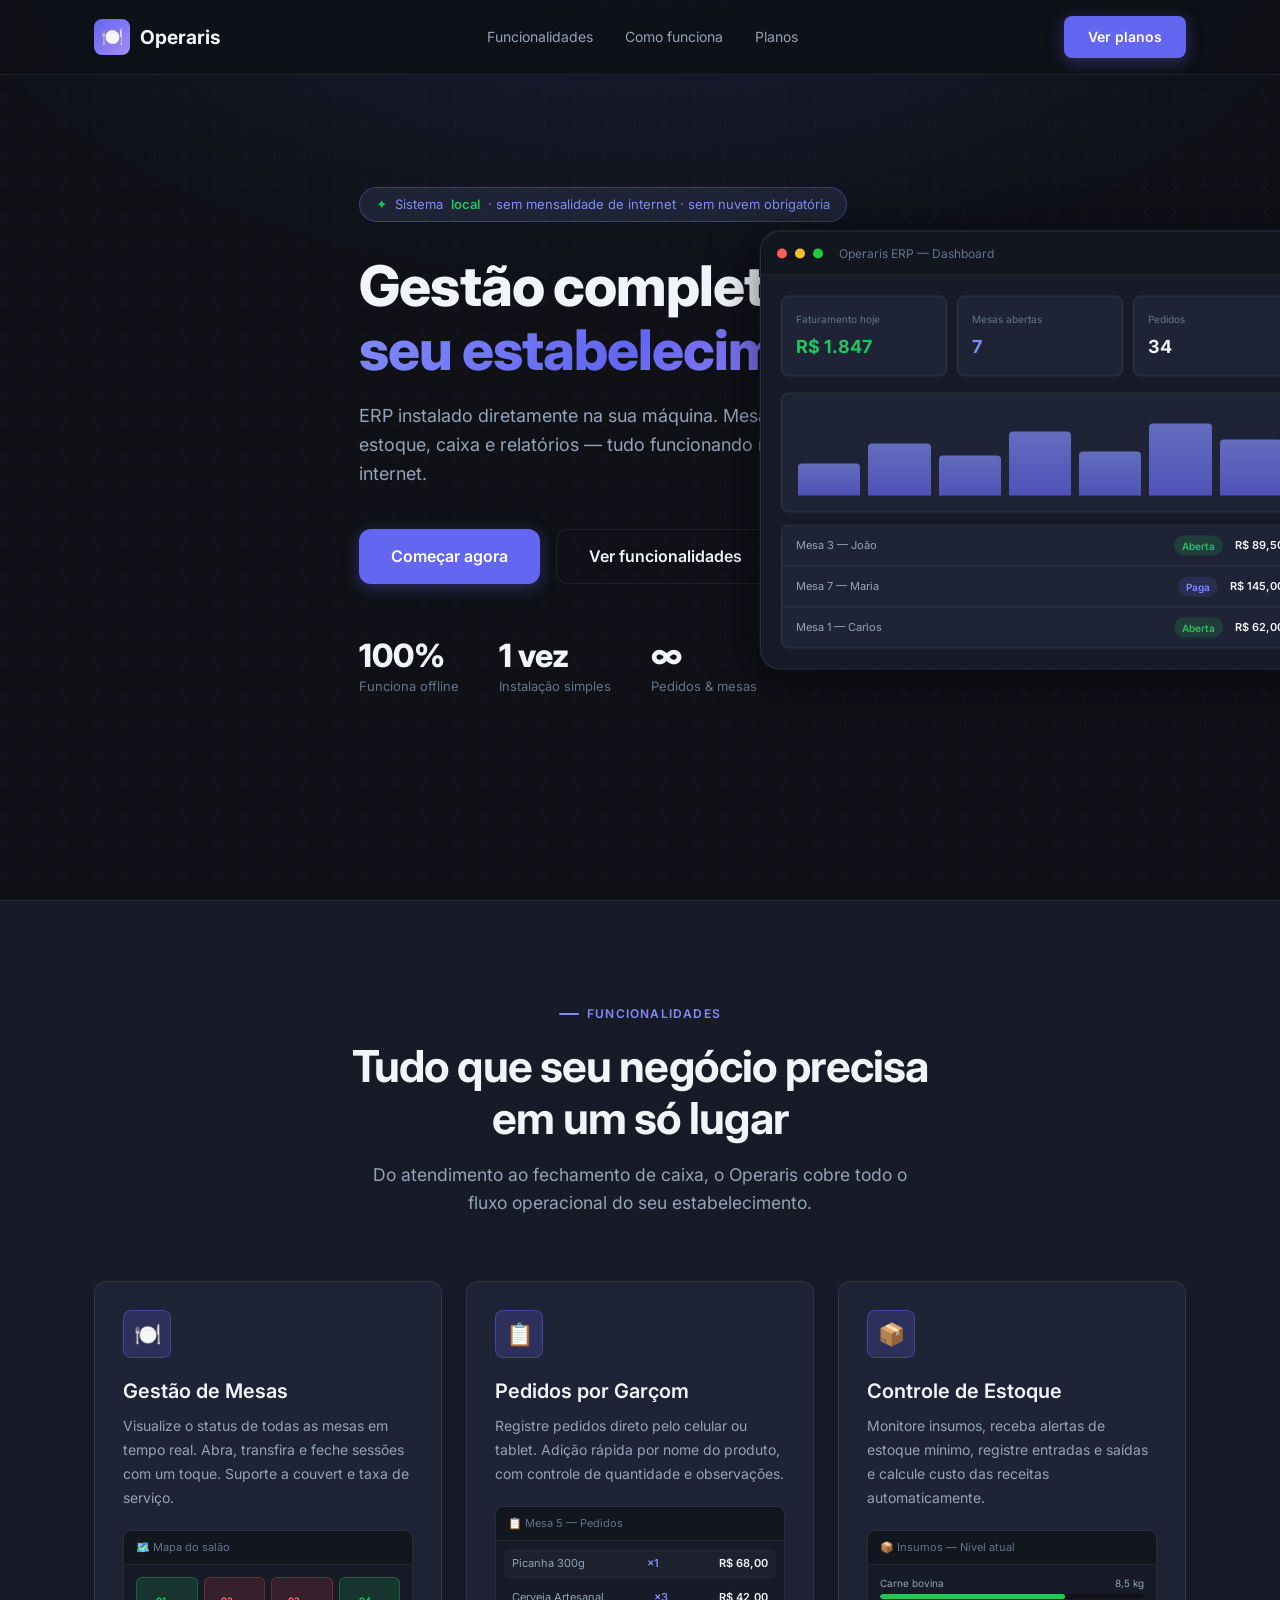
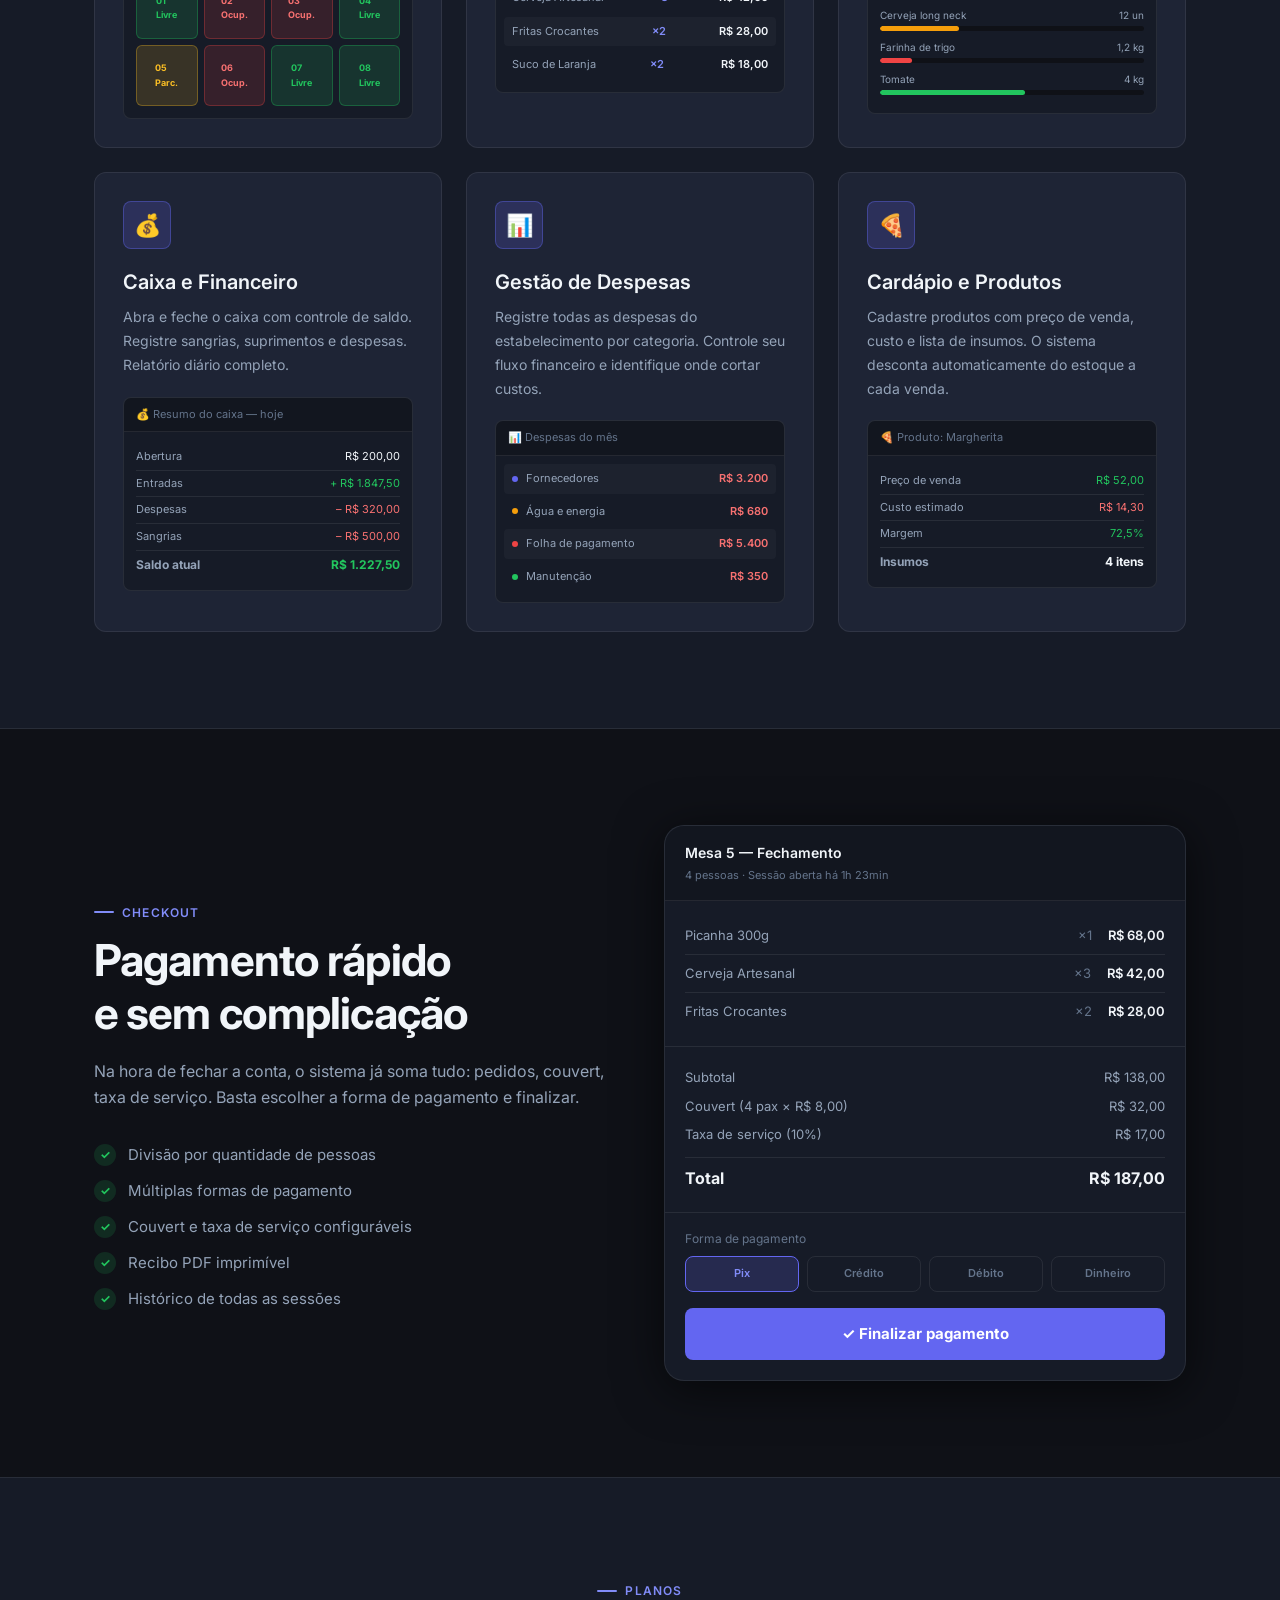
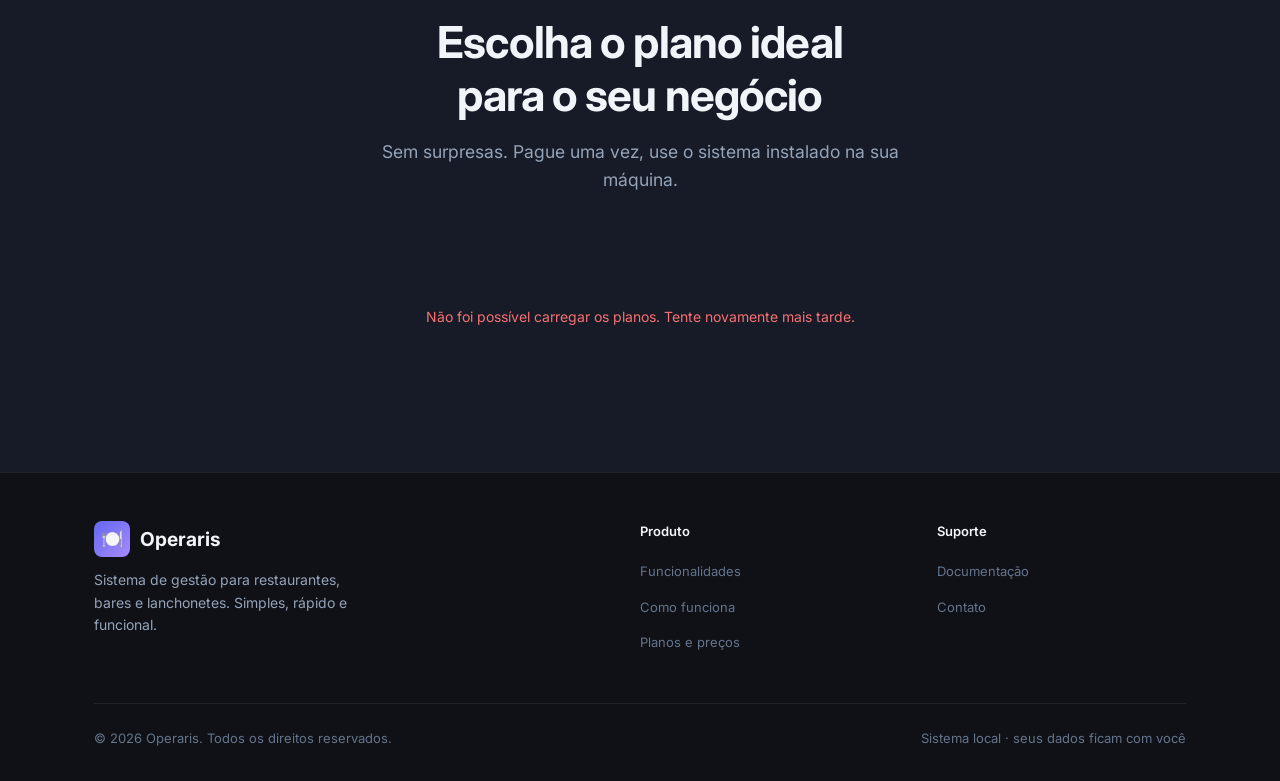
==== cadastro.html @ e8f6ed16 "feat: landing page principal com hero, features, checkout preview e planos dinâmicos - index.html: h" ====
<!DOCTYPE html>
<html lang="pt-BR">
<head>
  <meta charset="UTF-8" />
  <meta name="viewport" content="width=device-width, initial-scale=1.0" />
  <title>Cadastro — Operaris ERP</title>
  <meta name="description" content="Cadastre seu estabelecimento e comece a usar o Operaris ERP." />
  <link rel="preconnect" href="https://fonts.googleapis.com" />
  <link rel="preconnect" href="https://fonts.gstatic.com" crossorigin />
  <link href="https://fonts.googleapis.com/css2?family=Inter:wght@400;500;600;700;800&display=swap" rel="stylesheet" />
  <link rel="stylesheet" href="css/style.css" />
</head>
<body>

  <!-- NAVBAR -->
  <nav class="navbar">
    <div class="container">
      <a href="index.html" class="logo">
        <div class="logo-icon">🍽️</div>
        Operaris
      </a>
      <a id="back-link" href="index.html#planos" class="btn btn-outline">← Voltar aos planos</a>
    </div>
  </nav>

  <!-- FORM PAGE -->
  <div class="form-page">
    <div class="container">
      <div class="form-wrapper">

        <div class="form-card fade-in">
          <div class="form-header">
            <div class="eyebrow">Cadastro</div>
            <h1>Criar sua conta</h1>
            <p>Preencha os dados do seu estabelecimento para continuar para o pagamento.</p>
          </div>

          <!-- Plan summary -->
          <div class="plan-summary">
            <div>
              <div style="font-size:12px;color:var(--text-muted);margin-bottom:2px;">Plano selecionado</div>
              <div class="plan-summary-name" id="plan-name">Carregando…</div>
            </div>
            <div class="plan-summary-price" id="plan-price">—</div>
          </div>

          <!-- Global error -->
          <div id="form-global-error" class="form-error" style="display:none;margin-bottom:16px;font-size:14px;padding:12px 16px;background:rgba(239,68,68,0.1);border:1px solid rgba(239,68,68,0.3);border-radius:8px;"></div>

          <form id="register-form" novalidate>
            <!-- Establishment name -->
            <div class="form-group">
              <label for="name">Nome do estabelecimento *</label>
              <input
                type="text"
                id="name"
                name="name"
                class="form-input"
                placeholder="Ex: Restaurante do João"
                autocomplete="organization"
                required
              />
              <div id="err-name" class="form-error" style="display:none;"></div>
            </div>

            <!-- Email -->
            <div class="form-group">
              <label for="email">E-mail de contato *</label>
              <input
                type="email"
                id="email"
                name="email"
                class="form-input"
                placeholder="contato@seurestaurante.com.br"
                autocomplete="email"
                required
              />
              <div id="err-email" class="form-error" style="display:none;"></div>
            </div>

            <!-- Phone + Document -->
            <div class="form-row">
              <div class="form-group">
                <label for="phone">Telefone / WhatsApp *</label>
                <input
                  type="tel"
                  id="phone"
                  name="phone"
                  class="form-input"
                  placeholder="(11) 98765-4321"
                  autocomplete="tel"
                  required
                />
                <div id="err-phone" class="form-error" style="display:none;"></div>
              </div>
              <div class="form-group">
                <label for="document">CPF ou CNPJ</label>
                <input
                  type="text"
                  id="document"
                  name="document"
                  class="form-input"
                  placeholder="000.000.000-00"
                  inputmode="numeric"
                />
                <div id="err-document" class="form-error" style="display:none;"></div>
              </div>
            </div>

            <!-- Address -->
            <div class="form-group">
              <label for="address">Endereço</label>
              <input
                type="text"
                id="address"
                name="address"
                class="form-input"
                placeholder="Rua, número, bairro, cidade/UF"
                autocomplete="street-address"
              />
              <div id="err-address" class="form-error" style="display:none;"></div>
            </div>

            <button type="submit" id="submit-btn" class="form-submit">
              Continuar para pagamento →
            </button>

            <p class="form-note">
              Ao continuar, você será redirecionado ao ambiente seguro de pagamento da Asaas.<br/>
              Aceitamos Pix, boleto e cartão de crédito.
            </p>
          </form>
        </div>

      </div>
    </div>
  </div>

  <script src="js/config.js"></script>
  <script src="js/cadastro.js"></script>
</body>
</html>
---- css/style.css ----
/* ===== RESET & BASE ===== */
*, *::before, *::after { box-sizing: border-box; margin: 0; padding: 0; }

:root {
  --bg-primary: #0f1117;
  --bg-secondary: #161b27;
  --bg-card: #1e2435;
  --bg-card-hover: #252d44;
  --accent: #6366f1;
  --accent-light: #818cf8;
  --accent-dark: #4f52c9;
  --accent-glow: rgba(99,102,241,0.2);
  --green: #22c55e;
  --green-dim: rgba(34,197,94,0.15);
  --text-primary: #f1f5f9;
  --text-secondary: #94a3b8;
  --text-muted: #64748b;
  --border: rgba(255,255,255,0.08);
  --border-accent: rgba(99,102,241,0.4);
  --radius: 12px;
  --radius-sm: 8px;
  --radius-lg: 20px;
  --shadow: 0 4px 24px rgba(0,0,0,0.4);
  --shadow-lg: 0 8px 48px rgba(0,0,0,0.6);
}

html { scroll-behavior: smooth; }

body {
  font-family: 'Inter', system-ui, -apple-system, sans-serif;
  background: var(--bg-primary);
  color: var(--text-primary);
  line-height: 1.6;
  overflow-x: hidden;
}

a { color: inherit; text-decoration: none; }
img { max-width: 100%; }

/* ===== LAYOUT ===== */
.container {
  max-width: 1140px;
  margin: 0 auto;
  padding: 0 24px;
}

section { padding: 96px 0; }

/* ===== TYPOGRAPHY ===== */
.eyebrow {
  display: inline-flex;
  align-items: center;
  gap: 8px;
  font-size: 12px;
  font-weight: 600;
  letter-spacing: 0.1em;
  text-transform: uppercase;
  color: var(--accent-light);
  margin-bottom: 16px;
}
.eyebrow::before {
  content: '';
  display: block;
  width: 20px;
  height: 2px;
  background: var(--accent-light);
  border-radius: 2px;
}

h1 { font-size: clamp(2rem, 5vw, 3.5rem); font-weight: 800; line-height: 1.15; letter-spacing: -0.02em; }
h2 { font-size: clamp(1.75rem, 4vw, 2.75rem); font-weight: 700; line-height: 1.2; letter-spacing: -0.02em; }
h3 { font-size: 1.25rem; font-weight: 600; line-height: 1.3; }

.gradient-text {
  background: linear-gradient(135deg, #818cf8 0%, #6366f1 50%, #a78bfa 100%);
  -webkit-background-clip: text;
  -webkit-text-fill-color: transparent;
  background-clip: text;
}

/* ===== NAVBAR ===== */
.navbar {
  position: fixed;
  top: 0;
  left: 0;
  right: 0;
  z-index: 100;
  padding: 16px 0;
  background: rgba(15,17,23,0.85);
  backdrop-filter: blur(12px);
  border-bottom: 1px solid var(--border);
  transition: background 0.3s;
}

.navbar .container {
  display: flex;
  align-items: center;
  justify-content: space-between;
}

.logo {
  display: flex;
  align-items: center;
  gap: 10px;
  font-weight: 700;
  font-size: 1.2rem;
}

.logo-icon {
  width: 36px;
  height: 36px;
  background: linear-gradient(135deg, var(--accent) 0%, #a78bfa 100%);
  border-radius: var(--radius-sm);
  display: flex;
  align-items: center;
  justify-content: center;
  font-size: 18px;
}

.nav-links {
  display: flex;
  align-items: center;
  gap: 32px;
  list-style: none;
}

.nav-links a {
  font-size: 14px;
  color: var(--text-secondary);
  transition: color 0.2s;
}
.nav-links a:hover { color: var(--text-primary); }

.btn {
  display: inline-flex;
  align-items: center;
  justify-content: center;
  gap: 8px;
  padding: 10px 24px;
  border-radius: var(--radius-sm);
  font-size: 14px;
  font-weight: 600;
  cursor: pointer;
  transition: all 0.2s;
  border: none;
  outline: none;
  text-decoration: none;
}

.btn-primary {
  background: var(--accent);
  color: #fff;
  box-shadow: 0 4px 16px rgba(99,102,241,0.35);
}
.btn-primary:hover {
  background: var(--accent-light);
  transform: translateY(-1px);
  box-shadow: 0 6px 24px rgba(99,102,241,0.5);
}

.btn-outline {
  background: transparent;
  color: var(--text-primary);
  border: 1px solid var(--border);
}
.btn-outline:hover {
  border-color: var(--accent);
  color: var(--accent-light);
}

.btn-lg {
  padding: 14px 32px;
  font-size: 16px;
  border-radius: var(--radius);
}

/* ===== HERO ===== */
.hero {
  min-height: 100vh;
  display: flex;
  align-items: center;
  padding-top: 80px;
  background: radial-gradient(ellipse 80% 60% at 50% -10%, rgba(99,102,241,0.15) 0%, transparent 70%);
  position: relative;
  overflow: hidden;
}

.hero::before {
  content: '';
  position: absolute;
  inset: 0;
  background: url("data:image/svg+xml,%3Csvg width='60' height='60' viewBox='0 0 60 60' xmlns='http://www.w3.org/2000/svg'%3E%3Cg fill='none' fill-rule='evenodd'%3E%3Cg fill='%236366f1' fill-opacity='0.03'%3E%3Cpath d='M36 34v-4h-2v4h-4v2h4v4h2v-4h4v-2h-4zm0-30V0h-2v4h-4v2h4v4h2V6h4V4h-4zM6 34v-4H4v4H0v2h4v4h2v-4h4v-2H6zM6 4V0H4v4H0v2h4v4h2V6h4V4H6z'/%3E%3C/g%3E%3C/g%3E%3C/svg%3E");
  pointer-events: none;
}

.hero-content { max-width: 640px; }

.hero-badge {
  display: inline-flex;
  align-items: center;
  gap: 8px;
  background: var(--bg-card);
  border: 1px solid var(--border-accent);
  border-radius: 999px;
  padding: 6px 16px;
  font-size: 13px;
  color: var(--accent-light);
  margin-bottom: 32px;
}
.hero-badge span { color: var(--green); font-weight: 600; }

.hero h1 { margin-bottom: 20px; }

.hero p {
  font-size: 1.125rem;
  color: var(--text-secondary);
  margin-bottom: 40px;
  max-width: 520px;
}

.hero-cta {
  display: flex;
  gap: 16px;
  flex-wrap: wrap;
  margin-bottom: 56px;
}

.hero-stats {
  display: flex;
  gap: 40px;
  flex-wrap: wrap;
}

.stat { }
.stat-value {
  font-size: 2rem;
  font-weight: 800;
  color: var(--text-primary);
  line-height: 1;
}
.stat-label { font-size: 13px; color: var(--text-muted); margin-top: 4px; }

/* ===== MOCKUP DASHBOARD ===== */
.hero-visual {
  position: absolute;
  right: -40px;
  top: 50%;
  transform: translateY(-50%);
  width: 560px;
  pointer-events: none;
}

@media (max-width: 1024px) {
  .hero-visual { display: none; }
  .hero-content { max-width: 100%; }
}

.mockup-window {
  background: var(--bg-secondary);
  border: 1px solid var(--border);
  border-radius: var(--radius-lg);
  overflow: hidden;
  box-shadow: var(--shadow-lg), 0 0 0 1px rgba(99,102,241,0.1), inset 0 1px 0 rgba(255,255,255,0.05);
}

.mockup-titlebar {
  display: flex;
  align-items: center;
  gap: 8px;
  padding: 12px 16px;
  background: rgba(0,0,0,0.2);
  border-bottom: 1px solid var(--border);
}
.dot { width: 10px; height: 10px; border-radius: 50%; }
.dot-red { background: #ff5f56; }
.dot-yellow { background: #ffbd2e; }
.dot-green { background: #27c93f; }
.mockup-titlebar span { font-size: 12px; color: var(--text-muted); margin-left: 8px; }

.mockup-body { padding: 20px; }

.mockup-row {
  display: grid;
  grid-template-columns: repeat(3, 1fr);
  gap: 10px;
  margin-bottom: 16px;
}

.mockup-card {
  background: var(--bg-card);
  border: 1px solid var(--border);
  border-radius: var(--radius-sm);
  padding: 14px;
}
.mockup-card-label { font-size: 10px; color: var(--text-muted); margin-bottom: 6px; }
.mockup-card-value { font-size: 18px; font-weight: 700; color: var(--text-primary); }
.mockup-card-value.green { color: var(--green); }
.mockup-card-value.accent { color: var(--accent-light); }

.mockup-chart-area {
  background: var(--bg-card);
  border: 1px solid var(--border);
  border-radius: var(--radius-sm);
  padding: 16px;
  height: 120px;
  position: relative;
  overflow: hidden;
}

.chart-bars {
  display: flex;
  align-items: flex-end;
  gap: 8px;
  height: 80px;
  margin-top: auto;
  position: absolute;
  bottom: 16px;
  left: 16px;
  right: 16px;
}
.bar {
  flex: 1;
  background: linear-gradient(to top, var(--accent) 0%, var(--accent-light) 100%);
  border-radius: 4px 4px 0 0;
  opacity: 0.7;
}

.mockup-table-area {
  background: var(--bg-card);
  border: 1px solid var(--border);
  border-radius: var(--radius-sm);
  overflow: hidden;
  margin-top: 12px;
}
.mockup-table-row {
  display: flex;
  align-items: center;
  padding: 10px 14px;
  font-size: 11px;
  border-bottom: 1px solid var(--border);
  gap: 12px;
}
.mockup-table-row:last-child { border-bottom: none; }
.mtr-name { flex: 1; color: var(--text-secondary); }
.mtr-status {
  padding: 2px 8px;
  border-radius: 999px;
  font-size: 10px;
  font-weight: 600;
}
.mtr-status.open { background: var(--green-dim); color: var(--green); }
.mtr-status.paid { background: rgba(99,102,241,0.15); color: var(--accent-light); }
.mtr-value { color: var(--text-primary); font-weight: 600; }

/* ===== FEATURES ===== */
.features {
  background: var(--bg-secondary);
  border-top: 1px solid var(--border);
  border-bottom: 1px solid var(--border);
}

.section-header {
  text-align: center;
  margin-bottom: 64px;
}
.section-header p {
  color: var(--text-secondary);
  font-size: 1.1rem;
  max-width: 540px;
  margin: 16px auto 0;
}

.features-grid {
  display: grid;
  grid-template-columns: repeat(auto-fit, minmax(300px, 1fr));
  gap: 24px;
}

.feature-card {
  background: var(--bg-card);
  border: 1px solid var(--border);
  border-radius: var(--radius);
  padding: 28px;
  transition: border-color 0.2s, transform 0.2s, box-shadow 0.2s;
  position: relative;
  overflow: hidden;
}
.feature-card::before {
  content: '';
  position: absolute;
  inset: 0;
  background: linear-gradient(135deg, rgba(99,102,241,0.05) 0%, transparent 60%);
  opacity: 0;
  transition: opacity 0.3s;
}
.feature-card:hover {
  border-color: var(--border-accent);
  transform: translateY(-4px);
  box-shadow: 0 8px 32px rgba(0,0,0,0.3);
}
.feature-card:hover::before { opacity: 1; }

.feature-icon {
  width: 48px;
  height: 48px;
  background: var(--accent-glow);
  border: 1px solid var(--border-accent);
  border-radius: var(--radius-sm);
  display: flex;
  align-items: center;
  justify-content: center;
  font-size: 22px;
  margin-bottom: 20px;
}

.feature-card h3 { margin-bottom: 10px; }
.feature-card p { color: var(--text-secondary); font-size: 14px; line-height: 1.7; }

/* Feature mockup previews */
.feature-preview {
  margin-top: 20px;
  background: var(--bg-secondary);
  border: 1px solid var(--border);
  border-radius: var(--radius-sm);
  overflow: hidden;
}

.preview-header {
  background: rgba(0,0,0,0.2);
  padding: 8px 12px;
  font-size: 11px;
  color: var(--text-muted);
  border-bottom: 1px solid var(--border);
  display: flex;
  align-items: center;
  gap: 6px;
}

.tables-grid {
  display: grid;
  grid-template-columns: repeat(4, 1fr);
  gap: 6px;
  padding: 12px;
}
.table-chip {
  aspect-ratio: 1;
  border-radius: 6px;
  display: flex;
  flex-direction: column;
  align-items: center;
  justify-content: center;
  font-size: 9px;
  font-weight: 700;
  gap: 2px;
}
.table-chip.free { background: rgba(34,197,94,0.15); color: var(--green); border: 1px solid rgba(34,197,94,0.3); }
.table-chip.busy { background: rgba(239,68,68,0.15); color: #f87171; border: 1px solid rgba(239,68,68,0.3); }
.table-chip.partial { background: rgba(251,191,36,0.15); color: #fbbf24; border: 1px solid rgba(251,191,36,0.3); }

.order-list { padding: 8px; }
.order-item {
  display: flex;
  align-items: center;
  justify-content: space-between;
  padding: 6px 8px;
  font-size: 11px;
  border-radius: 4px;
  margin-bottom: 4px;
}
.order-item:nth-child(odd) { background: rgba(255,255,255,0.03); }
.order-item-name { color: var(--text-secondary); }
.order-item-qty { color: var(--accent-light); font-weight: 600; min-width: 24px; text-align: right; }
.order-item-price { color: var(--text-primary); font-weight: 600; min-width: 60px; text-align: right; }

.stock-bars { padding: 10px 12px; }
.stock-row { margin-bottom: 8px; }
.stock-row-label { display: flex; justify-content: space-between; font-size: 10px; color: var(--text-secondary); margin-bottom: 3px; }
.stock-bar-bg { height: 5px; background: var(--bg-primary); border-radius: 3px; overflow: hidden; }
.stock-bar-fill { height: 100%; border-radius: 3px; }
.stock-bar-fill.ok { background: var(--green); }
.stock-bar-fill.low { background: #f59e0b; }
.stock-bar-fill.critical { background: #ef4444; }

.cash-summary { padding: 12px; }
.cash-row { display: flex; justify-content: space-between; font-size: 11px; padding: 4px 0; border-bottom: 1px solid var(--border); }
.cash-row:last-child { border-bottom: none; font-weight: 700; font-size: 12px; }
.cash-label { color: var(--text-secondary); }
.cash-value { color: var(--text-primary); }
.cash-value.positive { color: var(--green); }

.expense-rows { padding: 8px; }
.expense-row {
  display: flex;
  align-items: center;
  gap: 8px;
  padding: 6px 8px;
  font-size: 11px;
  border-radius: 4px;
  margin-bottom: 3px;
}
.expense-row:nth-child(odd) { background: rgba(255,255,255,0.03); }
.expense-dot { width: 6px; height: 6px; border-radius: 50%; flex-shrink: 0; }
.expense-name { flex: 1; color: var(--text-secondary); }
.expense-amount { color: #f87171; font-weight: 600; }

/* ===== SCREENSHOT SECTION ===== */
.screenshots { background: var(--bg-primary); }

.screenshots-inner {
  display: grid;
  grid-template-columns: 1fr 1fr;
  gap: 48px;
  align-items: center;
}

@media (max-width: 768px) {
  .screenshots-inner { grid-template-columns: 1fr; }
}

.screenshots-text .eyebrow { margin-bottom: 12px; }
.screenshots-text h2 { margin-bottom: 20px; }
.screenshots-text p { color: var(--text-secondary); margin-bottom: 32px; }

.check-list { list-style: none; display: flex; flex-direction: column; gap: 12px; }
.check-list li {
  display: flex;
  align-items: center;
  gap: 12px;
  font-size: 15px;
  color: var(--text-secondary);
}
.check-list li::before {
  content: '✓';
  display: flex;
  align-items: center;
  justify-content: center;
  width: 22px;
  height: 22px;
  background: var(--green-dim);
  color: var(--green);
  border-radius: 50%;
  font-size: 12px;
  font-weight: 700;
  flex-shrink: 0;
}

.app-mockup {
  position: relative;
}

.checkout-mockup {
  background: var(--bg-secondary);
  border: 1px solid var(--border);
  border-radius: var(--radius-lg);
  overflow: hidden;
  box-shadow: var(--shadow-lg);
}

.checkout-header {
  background: rgba(0,0,0,0.2);
  padding: 16px 20px;
  border-bottom: 1px solid var(--border);
}
.checkout-header h4 { font-size: 14px; font-weight: 600; }
.checkout-header p { font-size: 11px; color: var(--text-muted); margin-top: 2px; }

.checkout-items { padding: 16px 20px; border-bottom: 1px solid var(--border); }
.checkout-item {
  display: flex;
  align-items: center;
  justify-content: space-between;
  padding: 8px 0;
  font-size: 13px;
  border-bottom: 1px solid var(--border);
}
.checkout-item:last-child { border-bottom: none; }
.ci-name { color: var(--text-secondary); flex: 1; }
.ci-qty { color: var(--text-muted); margin-right: 16px; }
.ci-price { color: var(--text-primary); font-weight: 600; }

.checkout-totals { padding: 16px 20px; border-bottom: 1px solid var(--border); }
.total-row {
  display: flex;
  justify-content: space-between;
  font-size: 13px;
  padding: 4px 0;
  color: var(--text-secondary);
}
.total-row.main { color: var(--text-primary); font-weight: 700; font-size: 16px; margin-top: 8px; padding-top: 8px; border-top: 1px solid var(--border); }

.checkout-payment { padding: 16px 20px; }
.payment-methods { display: flex; gap: 8px; margin-top: 8px; }
.pm {
  flex: 1;
  padding: 8px;
  border: 1px solid var(--border);
  border-radius: var(--radius-sm);
  text-align: center;
  font-size: 11px;
  font-weight: 600;
  cursor: pointer;
  color: var(--text-muted);
  transition: all 0.2s;
}
.pm.active { border-color: var(--accent); color: var(--accent-light); background: var(--accent-glow); }

.checkout-btn-row { padding: 0 20px 20px; }
.btn-finalize {
  width: 100%;
  padding: 14px;
  background: var(--accent);
  color: #fff;
  border: none;
  border-radius: var(--radius-sm);
  font-size: 15px;
  font-weight: 700;
  cursor: pointer;
  text-align: center;
}

/* ===== PRICING ===== */
.pricing { background: var(--bg-secondary); border-top: 1px solid var(--border); }

.plans-grid {
  display: grid;
  grid-template-columns: repeat(auto-fit, minmax(280px, 1fr));
  gap: 24px;
  margin-top: 48px;
}

.plan-card {
  background: var(--bg-card);
  border: 1px solid var(--border);
  border-radius: var(--radius-lg);
  padding: 32px;
  position: relative;
  transition: all 0.3s;
}

.plan-card.featured {
  border-color: var(--accent);
  background: linear-gradient(135deg, rgba(99,102,241,0.1) 0%, var(--bg-card) 50%);
  box-shadow: 0 0 0 1px rgba(99,102,241,0.3), var(--shadow);
}

.plan-badge {
  position: absolute;
  top: -12px;
  left: 50%;
  transform: translateX(-50%);
  background: var(--accent);
  color: #fff;
  font-size: 11px;
  font-weight: 700;
  letter-spacing: 0.05em;
  padding: 4px 14px;
  border-radius: 999px;
  white-space: nowrap;
}

.plan-name { font-size: 1.1rem; font-weight: 700; margin-bottom: 8px; }
.plan-desc { font-size: 13px; color: var(--text-secondary); margin-bottom: 24px; min-height: 40px; }

.plan-price { display: flex; align-items: baseline; gap: 4px; margin-bottom: 8px; }
.price-currency { font-size: 1.2rem; font-weight: 700; color: var(--text-secondary); }
.price-value { font-size: 3rem; font-weight: 800; line-height: 1; }
.price-period { font-size: 14px; color: var(--text-muted); }

.plan-interval {
  font-size: 12px;
  color: var(--text-muted);
  margin-bottom: 28px;
}

.plan-features { list-style: none; margin-bottom: 32px; display: flex; flex-direction: column; gap: 10px; }
.plan-features li {
  display: flex;
  align-items: center;
  gap: 10px;
  font-size: 14px;
  color: var(--text-secondary);
}
.plan-features li .check { color: var(--green); font-weight: 700; font-size: 13px; flex-shrink: 0; }

.plan-cta {
  display: block;
  width: 100%;
  text-align: center;
  padding: 14px;
  border-radius: var(--radius-sm);
  font-weight: 600;
  font-size: 15px;
  transition: all 0.2s;
  cursor: pointer;
  border: none;
  text-decoration: none;
}
.plan-cta.primary {
  background: var(--accent);
  color: #fff;
  box-shadow: 0 4px 16px rgba(99,102,241,0.4);
}
.plan-cta.primary:hover {
  background: var(--accent-light);
  transform: translateY(-2px);
}
.plan-cta.secondary {
  background: transparent;
  color: var(--text-primary);
  border: 1px solid var(--border);
}
.plan-cta.secondary:hover {
  border-color: var(--accent);
  color: var(--accent-light);
}

.plans-loading {
  text-align: center;
  padding: 48px;
  color: var(--text-muted);
  font-size: 14px;
}

.plans-error {
  text-align: center;
  padding: 48px;
  color: #f87171;
  font-size: 14px;
}

/* ===== FOOTER ===== */
.footer {
  background: var(--bg-primary);
  border-top: 1px solid var(--border);
  padding: 48px 0 32px;
}

.footer-inner {
  display: grid;
  grid-template-columns: 2fr 1fr 1fr;
  gap: 48px;
  margin-bottom: 48px;
}

@media (max-width: 768px) {
  .footer-inner { grid-template-columns: 1fr; gap: 32px; }
}

.footer-brand p { font-size: 14px; color: var(--text-secondary); margin-top: 12px; max-width: 280px; }

.footer-col h4 { font-size: 13px; font-weight: 600; margin-bottom: 16px; color: var(--text-primary); }
.footer-col ul { list-style: none; display: flex; flex-direction: column; gap: 10px; }
.footer-col ul a { font-size: 13px; color: var(--text-muted); transition: color 0.2s; }
.footer-col ul a:hover { color: var(--text-primary); }

.footer-bottom {
  display: flex;
  align-items: center;
  justify-content: space-between;
  padding-top: 24px;
  border-top: 1px solid var(--border);
  font-size: 13px;
  color: var(--text-muted);
}

/* ===== RESPONSIVE ===== */
@media (max-width: 768px) {
  section { padding: 64px 0; }
  .nav-links { display: none; }
  .hero-cta { flex-direction: column; }
  .hero-stats { gap: 24px; }
  .features-grid { grid-template-columns: 1fr; }
  .plans-grid { grid-template-columns: 1fr; }
}

/* ===== ANIMATIONS ===== */
@keyframes fadeInUp {
  from { opacity: 0; transform: translateY(24px); }
  to   { opacity: 1; transform: translateY(0); }
}

.fade-in { animation: fadeInUp 0.6s ease both; }
.fade-in-d1 { animation-delay: 0.1s; }
.fade-in-d2 { animation-delay: 0.2s; }
.fade-in-d3 { animation-delay: 0.3s; }
.fade-in-d4 { animation-delay: 0.4s; }

/* ===== FORM PAGE (cadastro.html) ===== */
.form-page {
  min-height: 100vh;
  padding: 100px 0 64px;
  background: radial-gradient(ellipse 60% 50% at 50% 0%, rgba(99,102,241,0.12) 0%, transparent 70%);
}

.form-wrapper {
  max-width: 640px;
  margin: 0 auto;
}

.form-card {
  background: var(--bg-card);
  border: 1px solid var(--border);
  border-radius: var(--radius-lg);
  padding: 40px;
  box-shadow: var(--shadow-lg);
}

.form-header { margin-bottom: 32px; }
.form-header h1 { font-size: 1.75rem; margin-bottom: 8px; }
.form-header p { color: var(--text-secondary); font-size: 14px; }

.plan-summary {
  background: var(--bg-secondary);
  border: 1px solid var(--border-accent);
  border-radius: var(--radius-sm);
  padding: 16px 20px;
  margin-bottom: 28px;
  display: flex;
  align-items: center;
  justify-content: space-between;
}
.plan-summary-name { font-weight: 600; }
.plan-summary-price { font-size: 1.25rem; font-weight: 800; color: var(--accent-light); }

.form-group { margin-bottom: 20px; }
.form-group label { display: block; font-size: 13px; font-weight: 500; color: var(--text-secondary); margin-bottom: 8px; }
.form-input {
  width: 100%;
  padding: 12px 16px;
  background: var(--bg-secondary);
  border: 1px solid var(--border);
  border-radius: var(--radius-sm);
  color: var(--text-primary);
  font-size: 14px;
  transition: border-color 0.2s;
  outline: none;
}
.form-input:focus { border-color: var(--accent); box-shadow: 0 0 0 3px var(--accent-glow); }
.form-input.error { border-color: #f87171; }
.form-error { font-size: 12px; color: #f87171; margin-top: 4px; }

.form-row { display: grid; grid-template-columns: 1fr 1fr; gap: 16px; }
@media (max-width: 480px) { .form-row { grid-template-columns: 1fr; } }

.form-submit {
  width: 100%;
  padding: 16px;
  background: var(--accent);
  color: #fff;
  border: none;
  border-radius: var(--radius-sm);
  font-size: 16px;
  font-weight: 700;
  cursor: pointer;
  transition: all 0.2s;
  margin-top: 8px;
  display: flex;
  align-items: center;
  justify-content: center;
  gap: 8px;
}
.form-submit:hover { background: var(--accent-light); transform: translateY(-1px); }
.form-submit:disabled { opacity: 0.6; cursor: not-allowed; transform: none; }

.form-note { text-align: center; font-size: 12px; color: var(--text-muted); margin-top: 16px; }

/* ===== SUCCESS PAGE ===== */
.success-page {
  min-height: 100vh;
  display: flex;
  align-items: center;
  justify-content: center;
  padding: 100px 24px;
}

.success-card {
  background: var(--bg-card);
  border: 1px solid var(--border);
  border-radius: var(--radius-lg);
  padding: 56px 48px;
  text-align: center;
  max-width: 560px;
  width: 100%;
  box-shadow: var(--shadow-lg);
}

.success-icon {
  width: 80px;
  height: 80px;
  background: var(--green-dim);
  border: 2px solid var(--green);
  border-radius: 50%;
  display: flex;
  align-items: center;
  justify-content: center;
  font-size: 36px;
  margin: 0 auto 28px;
}

.success-card h1 { font-size: 1.75rem; margin-bottom: 12px; }
.success-card p { color: var(--text-secondary); font-size: 15px; line-height: 1.7; margin-bottom: 12px; }
.success-card .email-highlight { color: var(--accent-light); font-weight: 600; }
.success-steps { margin: 28px 0; text-align: left; display: flex; flex-direction: column; gap: 12px; }
.success-step { display: flex; align-items: flex-start; gap: 12px; }
.step-num { width: 24px; height: 24px; background: var(--accent-glow); border: 1px solid var(--border-accent); border-radius: 50%; display: flex; align-items: center; justify-content: center; font-size: 11px; font-weight: 700; color: var(--accent-light); flex-shrink: 0; }
.step-text { font-size: 14px; color: var(--text-secondary); padding-top: 2px; }

/* ===== SPINNER ===== */
.spinner {
  display: inline-block;
  width: 18px;
  height: 18px;
  border: 2px solid rgba(255,255,255,0.3);
  border-top-color: #fff;
  border-radius: 50%;
  animation: spin 0.7s linear infinite;
}
@keyframes spin { to { transform: rotate(360deg); } }
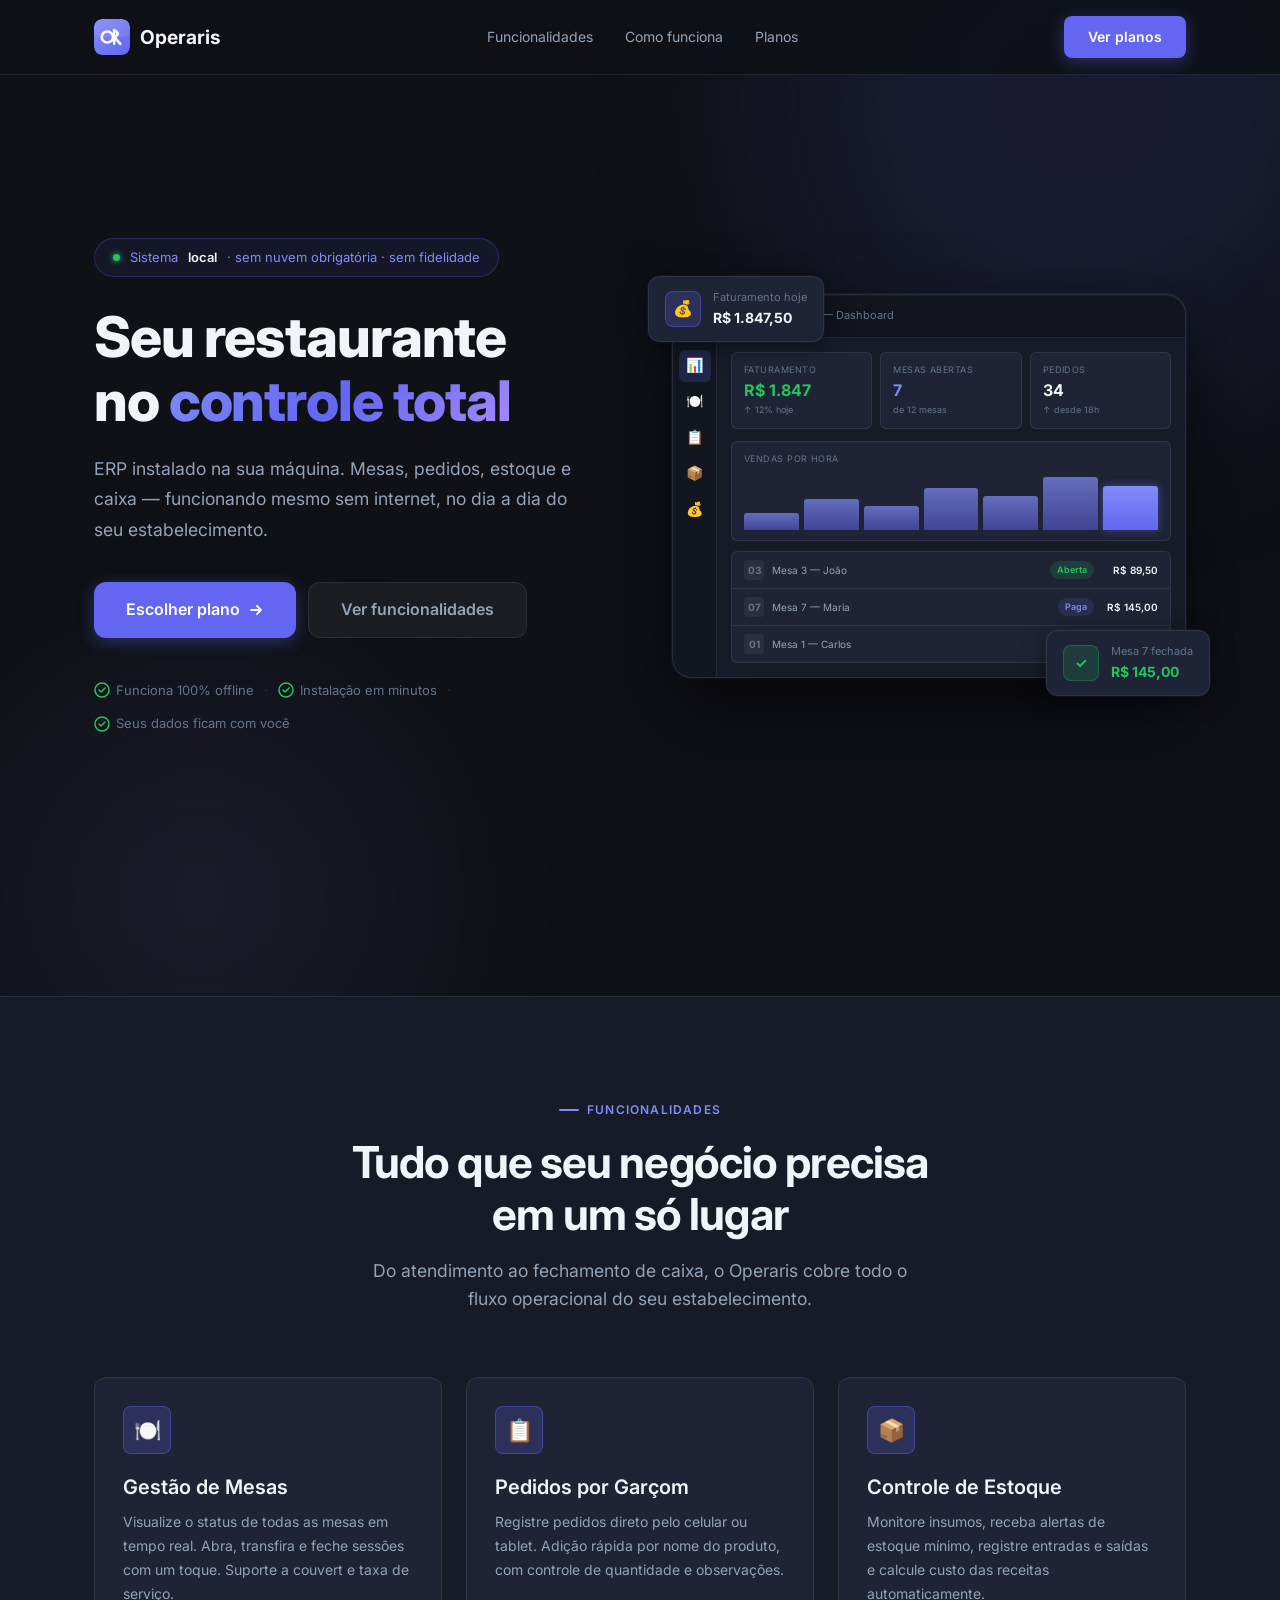
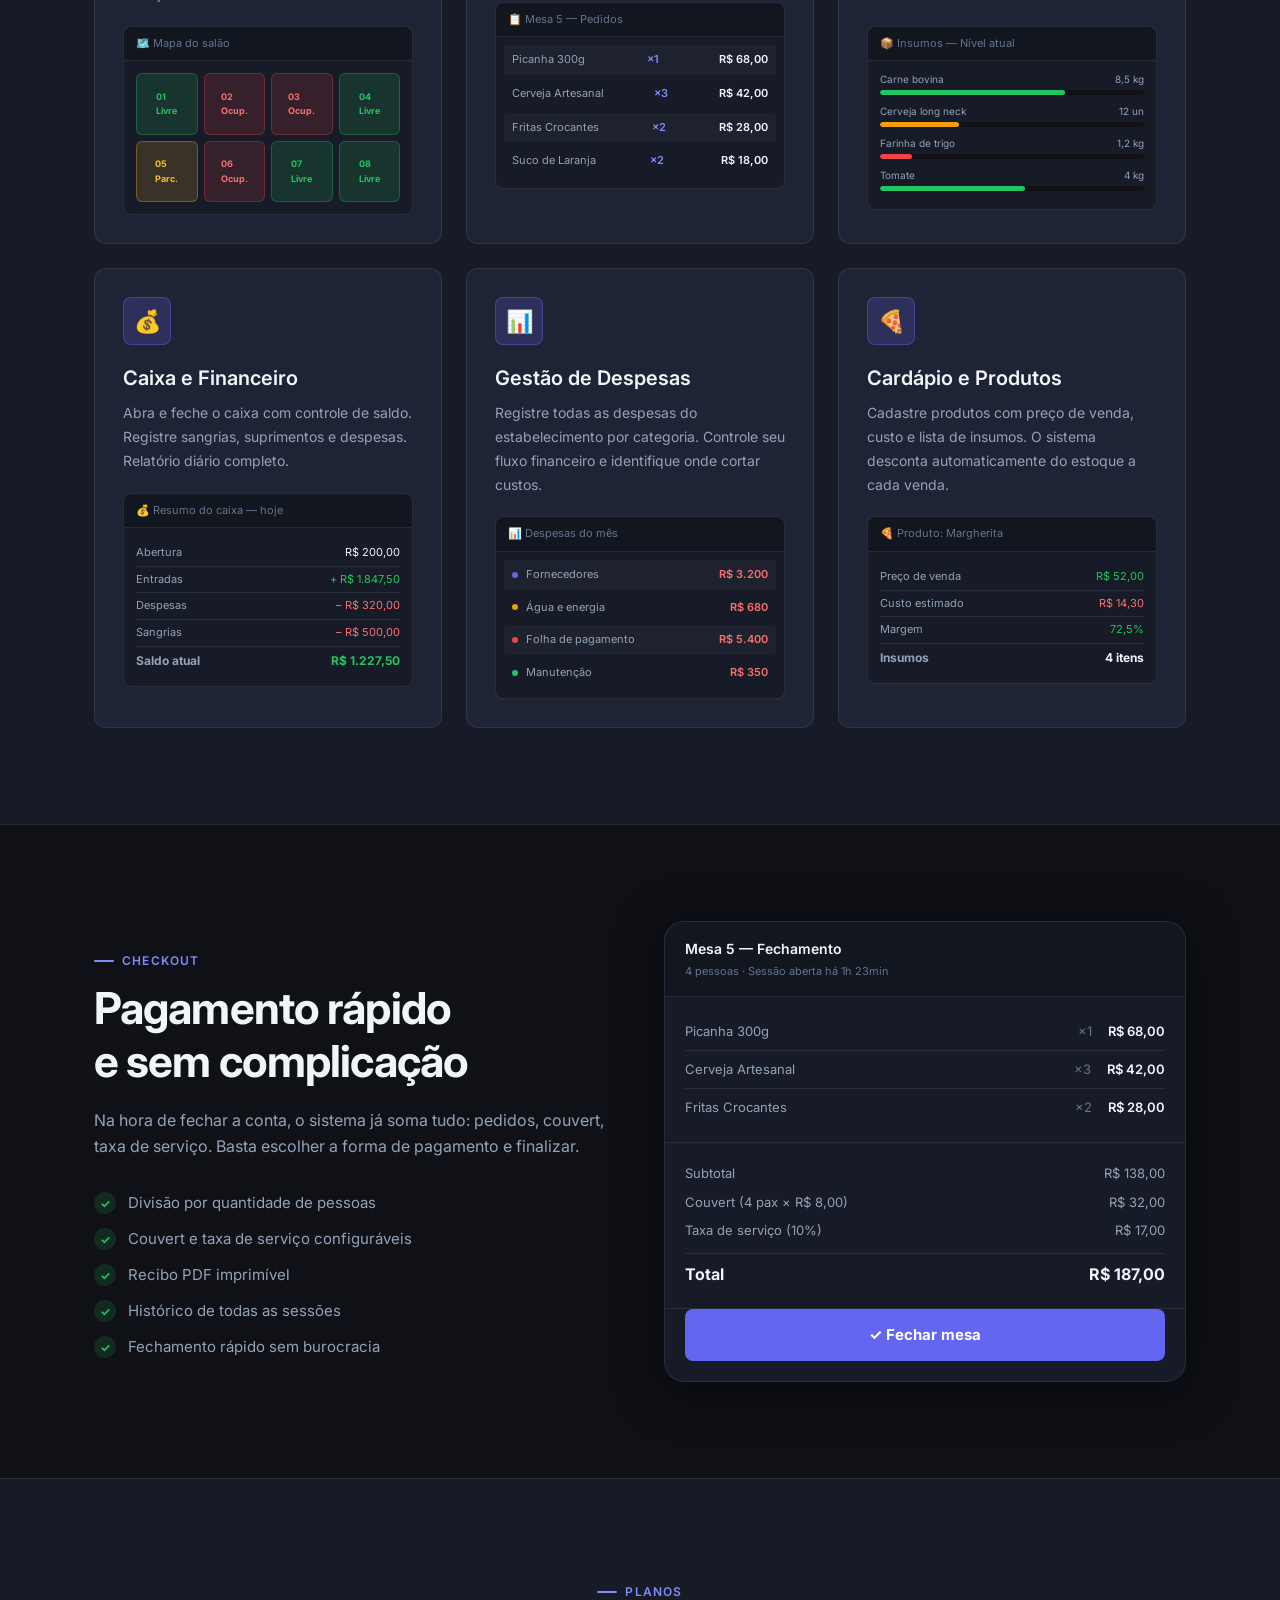
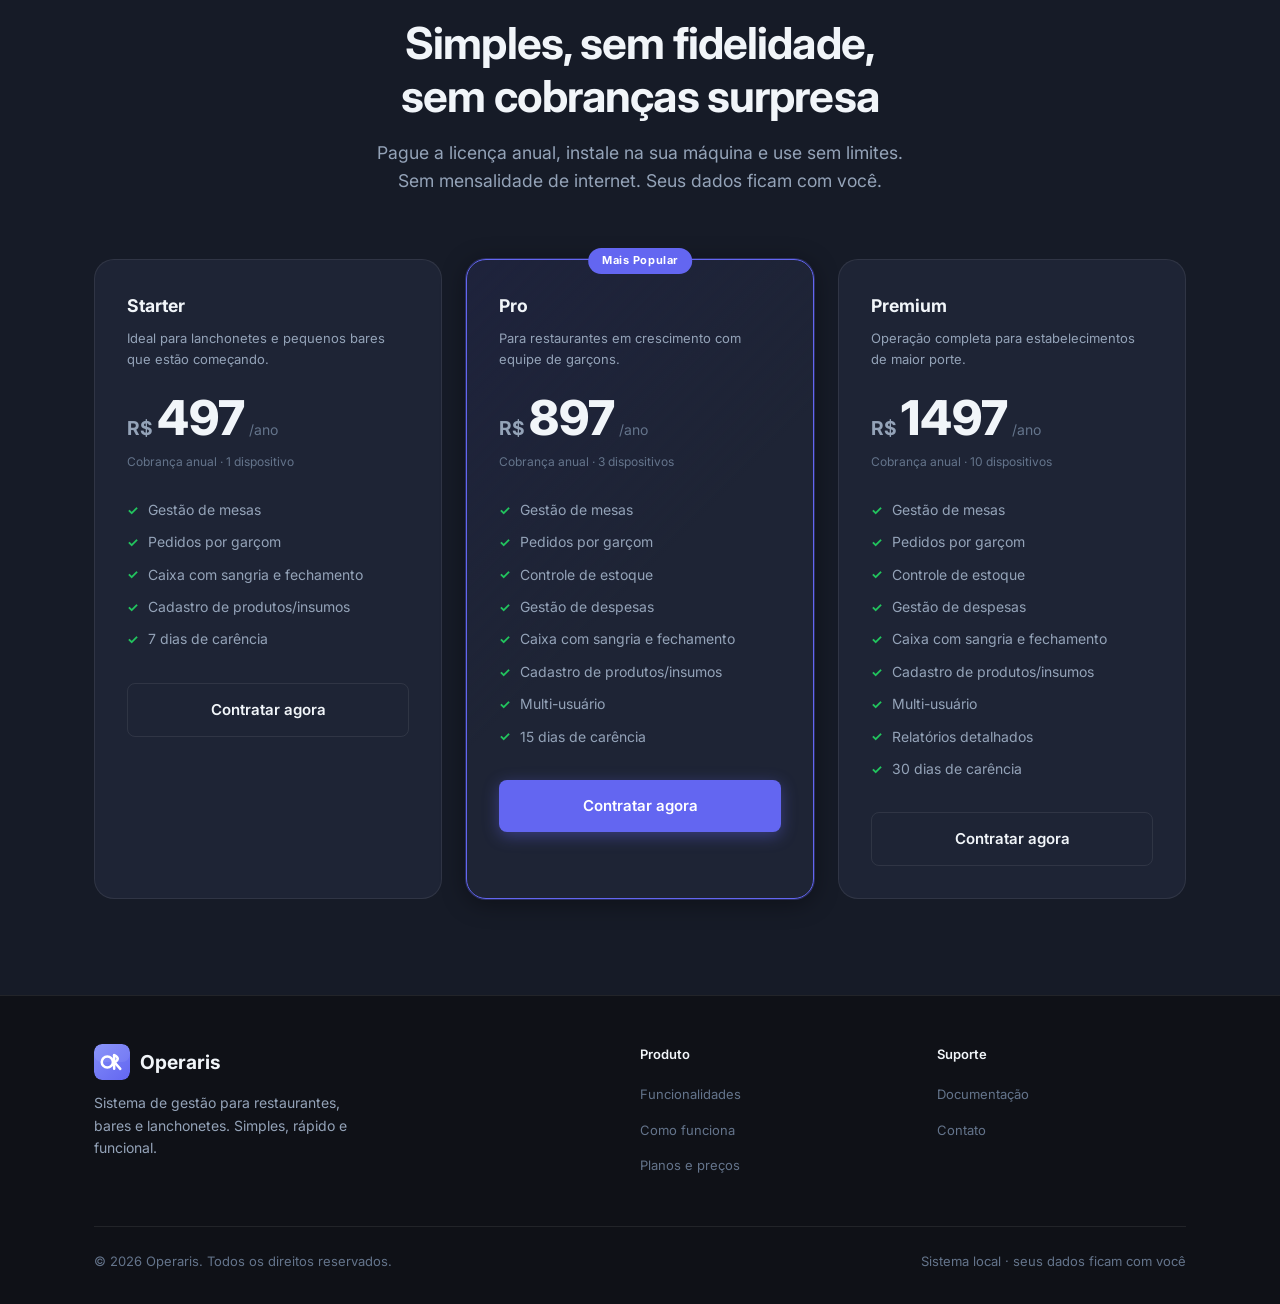
==== commit e7df7c13: "feat: logo e ícones Operaris na landing page - assets/icon.svg: ícone O+R monograma - assets/icon-19" ====
--- a/cadastro.html
+++ b/cadastro.html
@@ -2,6 +2,7 @@
 <html lang="pt-BR">
 <head>
   <meta charset="UTF-8" />
+  <link rel="icon" type="image/svg+xml" href="assets/icon.svg" />
   <meta name="viewport" content="width=device-width, initial-scale=1.0" />
   <title>Cadastro — Operaris ERP</title>
   <meta name="description" content="Cadastre seu estabelecimento e comece a usar o Operaris ERP." />
@@ -16,7 +17,7 @@
   <nav class="navbar">
     <div class="container">
       <a href="index.html" class="logo">
-        <div class="logo-icon">🍽️</div>
+        <img src="assets/icon.svg" alt="Operaris" style="width:36px;height:36px;border-radius:8px;" />
         Operaris
       </a>
       <a id="back-link" href="index.html#planos" class="btn btn-outline">← Voltar aos planos</a>
--- a/css/style.css
+++ b/css/style.css
@@ -179,88 +179,181 @@
   min-height: 100vh;
   display: flex;
   align-items: center;
-  padding-top: 80px;
-  background: radial-gradient(ellipse 80% 60% at 50% -10%, rgba(99,102,241,0.15) 0%, transparent 70%);
+  padding-top: 72px;
   position: relative;
   overflow: hidden;
-}
-
-.hero::before {
-  content: '';
+  background: var(--bg-primary);
+}
+
+/* decorative blobs */
+.hero-blob {
   position: absolute;
-  inset: 0;
-  background: url("data:image/svg+xml,%3Csvg width='60' height='60' viewBox='0 0 60 60' xmlns='http://www.w3.org/2000/svg'%3E%3Cg fill='none' fill-rule='evenodd'%3E%3Cg fill='%236366f1' fill-opacity='0.03'%3E%3Cpath d='M36 34v-4h-2v4h-4v2h4v4h2v-4h4v-2h-4zm0-30V0h-2v4h-4v2h4v4h2V6h4V4h-4zM6 34v-4H4v4H0v2h4v4h2v-4h4v-2H6zM6 4V0H4v4H0v2h4v4h2V6h4V4H6z'/%3E%3C/g%3E%3C/g%3E%3C/svg%3E");
+  border-radius: 50%;
+  filter: blur(100px);
   pointer-events: none;
-}
-
-.hero-content { max-width: 640px; }
+  z-index: 0;
+}
+.hero-blob-1 {
+  width: 600px; height: 600px;
+  background: rgba(99,102,241,0.12);
+  top: -200px; right: -100px;
+}
+.hero-blob-2 {
+  width: 400px; height: 400px;
+  background: rgba(167,139,250,0.08);
+  bottom: -100px; left: 0;
+}
+
+.hero-grid {
+  position: relative;
+  z-index: 1;
+  display: grid;
+  grid-template-columns: 1fr 1fr;
+  gap: 64px;
+  align-items: center;
+  min-height: calc(100vh - 72px);
+  padding-top: 48px;
+  padding-bottom: 48px;
+}
+
+@media (max-width: 1024px) {
+  .hero-grid { grid-template-columns: 1fr; gap: 48px; padding-top: 40px; }
+}
+
+/* ===== HERO COPY ===== */
+.hero-copy { display: flex; flex-direction: column; }
 
 .hero-badge {
   display: inline-flex;
   align-items: center;
-  gap: 8px;
-  background: var(--bg-card);
-  border: 1px solid var(--border-accent);
+  gap: 10px;
+  background: rgba(99,102,241,0.08);
+  border: 1px solid rgba(99,102,241,0.25);
   border-radius: 999px;
-  padding: 6px 16px;
+  padding: 8px 18px;
   font-size: 13px;
   color: var(--accent-light);
-  margin-bottom: 32px;
-}
-.hero-badge span { color: var(--green); font-weight: 600; }
-
-.hero h1 { margin-bottom: 20px; }
-
-.hero p {
-  font-size: 1.125rem;
+  margin-bottom: 28px;
+  width: fit-content;
+}
+.badge-dot {
+  width: 7px; height: 7px;
+  border-radius: 50%;
+  background: var(--green);
+  box-shadow: 0 0 6px var(--green);
+  flex-shrink: 0;
+}
+.hero-badge strong { color: var(--text-primary); font-weight: 600; }
+
+.hero-copy h1 { margin-bottom: 20px; }
+
+.hero-sub {
+  font-size: 1.1rem;
   color: var(--text-secondary);
+  line-height: 1.75;
+  margin-bottom: 36px;
+  max-width: 480px;
+}
+
+.hero-cta {
+  display: flex;
+  gap: 12px;
+  flex-wrap: wrap;
   margin-bottom: 40px;
+}
+
+.btn-ghost {
+  background: rgba(255,255,255,0.05);
+  color: var(--text-secondary);
+  border: 1px solid var(--border);
+  transition: all 0.2s;
+}
+.btn-ghost:hover {
+  background: rgba(255,255,255,0.08);
+  color: var(--text-primary);
+  border-color: rgba(255,255,255,0.15);
+}
+
+.hero-trust {
+  display: flex;
+  align-items: center;
+  flex-wrap: wrap;
+  gap: 10px;
+}
+.trust-item {
+  display: flex;
+  align-items: center;
+  gap: 6px;
+  font-size: 13px;
+  color: var(--text-muted);
+}
+.trust-sep { color: var(--border); font-size: 16px; }
+
+/* ===== HERO VISUAL (right column) ===== */
+.hero-visual-wrap {
+  position: relative;
+  display: flex;
+  align-items: center;
+  justify-content: center;
+}
+
+@media (max-width: 1024px) {
+  .hero-visual-wrap { display: none; }
+}
+
+/* floating accent cards */
+.float-card {
+  position: absolute;
+  z-index: 10;
+  background: var(--bg-card);
+  border: 1px solid var(--border);
+  border-radius: var(--radius);
+  padding: 12px 16px;
+  display: flex;
+  align-items: center;
+  gap: 12px;
+  box-shadow: var(--shadow), 0 0 0 1px rgba(99,102,241,0.1);
+  backdrop-filter: blur(8px);
+  white-space: nowrap;
+}
+.fc-icon {
+  width: 36px; height: 36px;
+  background: var(--accent-glow);
+  border: 1px solid var(--border-accent);
+  border-radius: var(--radius-sm);
+  display: flex; align-items: center; justify-content: center;
+  font-size: 16px;
+  flex-shrink: 0;
+}
+.fc-icon.fc-green { background: var(--green-dim); border-color: rgba(34,197,94,0.3); color: var(--green); font-size: 14px; font-weight: 700; }
+.fc-label { font-size: 11px; color: var(--text-muted); }
+.fc-value { font-size: 14px; font-weight: 700; color: var(--text-primary); }
+
+.float-card-tl {
+  top: -18px;
+  left: -24px;
+  animation: floatUp 4s ease-in-out infinite;
+}
+.float-card-br {
+  bottom: -18px;
+  right: -24px;
+  animation: floatUp 4s ease-in-out infinite 2s;
+}
+
+@keyframes floatUp {
+  0%, 100% { transform: translateY(0); }
+  50%       { transform: translateY(-8px); }
+}
+
+/* ===== MOCKUP DASHBOARD ===== */
+.mockup-window {
+  width: 100%;
   max-width: 520px;
-}
-
-.hero-cta {
-  display: flex;
-  gap: 16px;
-  flex-wrap: wrap;
-  margin-bottom: 56px;
-}
-
-.hero-stats {
-  display: flex;
-  gap: 40px;
-  flex-wrap: wrap;
-}
-
-.stat { }
-.stat-value {
-  font-size: 2rem;
-  font-weight: 800;
-  color: var(--text-primary);
-  line-height: 1;
-}
-.stat-label { font-size: 13px; color: var(--text-muted); margin-top: 4px; }
-
-/* ===== MOCKUP DASHBOARD ===== */
-.hero-visual {
-  position: absolute;
-  right: -40px;
-  top: 50%;
-  transform: translateY(-50%);
-  width: 560px;
-  pointer-events: none;
-}
-
-@media (max-width: 1024px) {
-  .hero-visual { display: none; }
-  .hero-content { max-width: 100%; }
-}
-
-.mockup-window {
   background: var(--bg-secondary);
   border: 1px solid var(--border);
   border-radius: var(--radius-lg);
   overflow: hidden;
-  box-shadow: var(--shadow-lg), 0 0 0 1px rgba(99,102,241,0.1), inset 0 1px 0 rgba(255,255,255,0.05);
+  box-shadow: 0 32px 80px rgba(0,0,0,0.6), 0 0 0 1px rgba(99,102,241,0.12), inset 0 1px 0 rgba(255,255,255,0.06);
 }
 
 .mockup-titlebar {
@@ -268,89 +361,122 @@
   align-items: center;
   gap: 8px;
   padding: 12px 16px;
-  background: rgba(0,0,0,0.2);
+  background: rgba(0,0,0,0.25);
   border-bottom: 1px solid var(--border);
 }
 .dot { width: 10px; height: 10px; border-radius: 50%; }
 .dot-red { background: #ff5f56; }
 .dot-yellow { background: #ffbd2e; }
 .dot-green { background: #27c93f; }
-.mockup-titlebar span { font-size: 12px; color: var(--text-muted); margin-left: 8px; }
-
-.mockup-body { padding: 20px; }
+.mockup-titlebar span { font-size: 11px; color: var(--text-muted); margin-left: 8px; }
+
+.mockup-body { padding: 0; }
+
+/* sidebar + main layout inside mockup */
+.mockup-layout { display: flex; }
+
+.mockup-sidebar {
+  width: 44px;
+  background: rgba(0,0,0,0.2);
+  border-right: 1px solid var(--border);
+  padding: 12px 0;
+  display: flex;
+  flex-direction: column;
+  align-items: center;
+  gap: 4px;
+}
+.msb-item {
+  width: 32px; height: 32px;
+  border-radius: 6px;
+  display: flex; align-items: center; justify-content: center;
+  font-size: 14px;
+  cursor: pointer;
+  color: var(--text-muted);
+}
+.msb-item.active { background: var(--accent-glow); }
+
+.mockup-main { flex: 1; padding: 14px; }
 
 .mockup-row {
   display: grid;
   grid-template-columns: repeat(3, 1fr);
-  gap: 10px;
-  margin-bottom: 16px;
+  gap: 8px;
+  margin-bottom: 12px;
 }
 
 .mockup-card {
   background: var(--bg-card);
   border: 1px solid var(--border);
-  border-radius: var(--radius-sm);
-  padding: 14px;
-}
-.mockup-card-label { font-size: 10px; color: var(--text-muted); margin-bottom: 6px; }
-.mockup-card-value { font-size: 18px; font-weight: 700; color: var(--text-primary); }
+  border-radius: 6px;
+  padding: 10px 12px;
+}
+.mockup-card-label { font-size: 9px; color: var(--text-muted); margin-bottom: 4px; text-transform: uppercase; letter-spacing: 0.05em; }
+.mockup-card-value { font-size: 16px; font-weight: 700; color: var(--text-primary); line-height: 1.2; }
 .mockup-card-value.green { color: var(--green); }
 .mockup-card-value.accent { color: var(--accent-light); }
+.mockup-card-delta { font-size: 9px; color: var(--text-muted); margin-top: 3px; }
 
 .mockup-chart-area {
   background: var(--bg-card);
   border: 1px solid var(--border);
-  border-radius: var(--radius-sm);
-  padding: 16px;
-  height: 120px;
+  border-radius: 6px;
+  padding: 10px 12px;
+  margin-bottom: 10px;
   position: relative;
-  overflow: hidden;
-}
+}
+.chart-label { font-size: 9px; color: var(--text-muted); text-transform: uppercase; letter-spacing: 0.05em; margin-bottom: 8px; }
 
 .chart-bars {
   display: flex;
   align-items: flex-end;
-  gap: 8px;
-  height: 80px;
-  margin-top: auto;
-  position: absolute;
-  bottom: 16px;
-  left: 16px;
-  right: 16px;
+  gap: 5px;
+  height: 56px;
 }
 .bar {
   flex: 1;
+  background: linear-gradient(to top, rgba(99,102,241,0.5) 0%, rgba(129,140,248,0.7) 100%);
+  border-radius: 3px 3px 0 0;
+}
+.bar.bar-active {
   background: linear-gradient(to top, var(--accent) 0%, var(--accent-light) 100%);
-  border-radius: 4px 4px 0 0;
-  opacity: 0.7;
+  box-shadow: 0 0 8px rgba(99,102,241,0.5);
 }
 
 .mockup-table-area {
   background: var(--bg-card);
   border: 1px solid var(--border);
-  border-radius: var(--radius-sm);
+  border-radius: 6px;
   overflow: hidden;
-  margin-top: 12px;
 }
 .mockup-table-row {
   display: flex;
   align-items: center;
-  padding: 10px 14px;
-  font-size: 11px;
+  padding: 8px 12px;
+  font-size: 10px;
   border-bottom: 1px solid var(--border);
-  gap: 12px;
+  gap: 8px;
 }
 .mockup-table-row:last-child { border-bottom: none; }
+.mtr-num {
+  width: 20px; height: 20px;
+  background: rgba(255,255,255,0.05);
+  border-radius: 4px;
+  display: flex; align-items: center; justify-content: center;
+  font-weight: 700;
+  color: var(--text-muted);
+  flex-shrink: 0;
+}
 .mtr-name { flex: 1; color: var(--text-secondary); }
 .mtr-status {
-  padding: 2px 8px;
+  padding: 2px 7px;
   border-radius: 999px;
-  font-size: 10px;
+  font-size: 9px;
   font-weight: 600;
+  flex-shrink: 0;
 }
 .mtr-status.open { background: var(--green-dim); color: var(--green); }
 .mtr-status.paid { background: rgba(99,102,241,0.15); color: var(--accent-light); }
-.mtr-value { color: var(--text-primary); font-weight: 600; }
+.mtr-value { color: var(--text-primary); font-weight: 600; min-width: 56px; text-align: right; }
 
 /* ===== FEATURES ===== */
 .features {
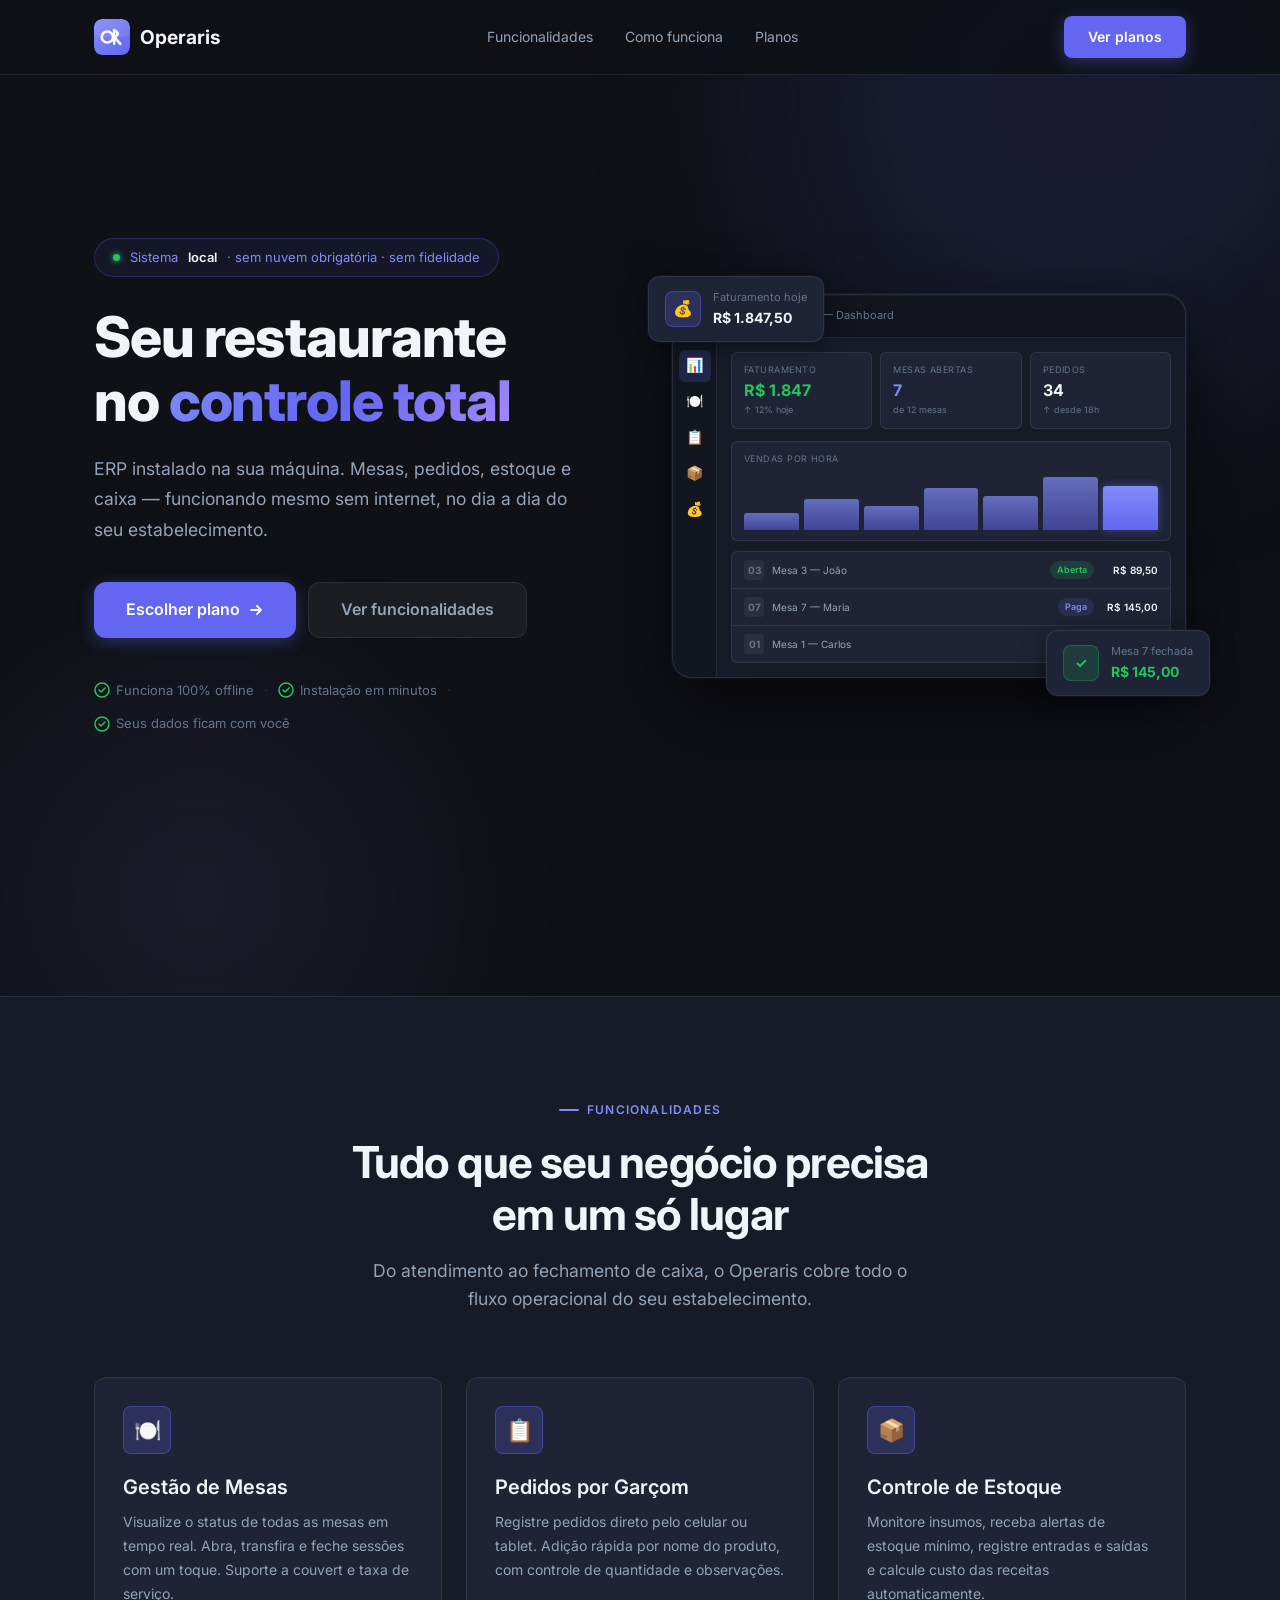
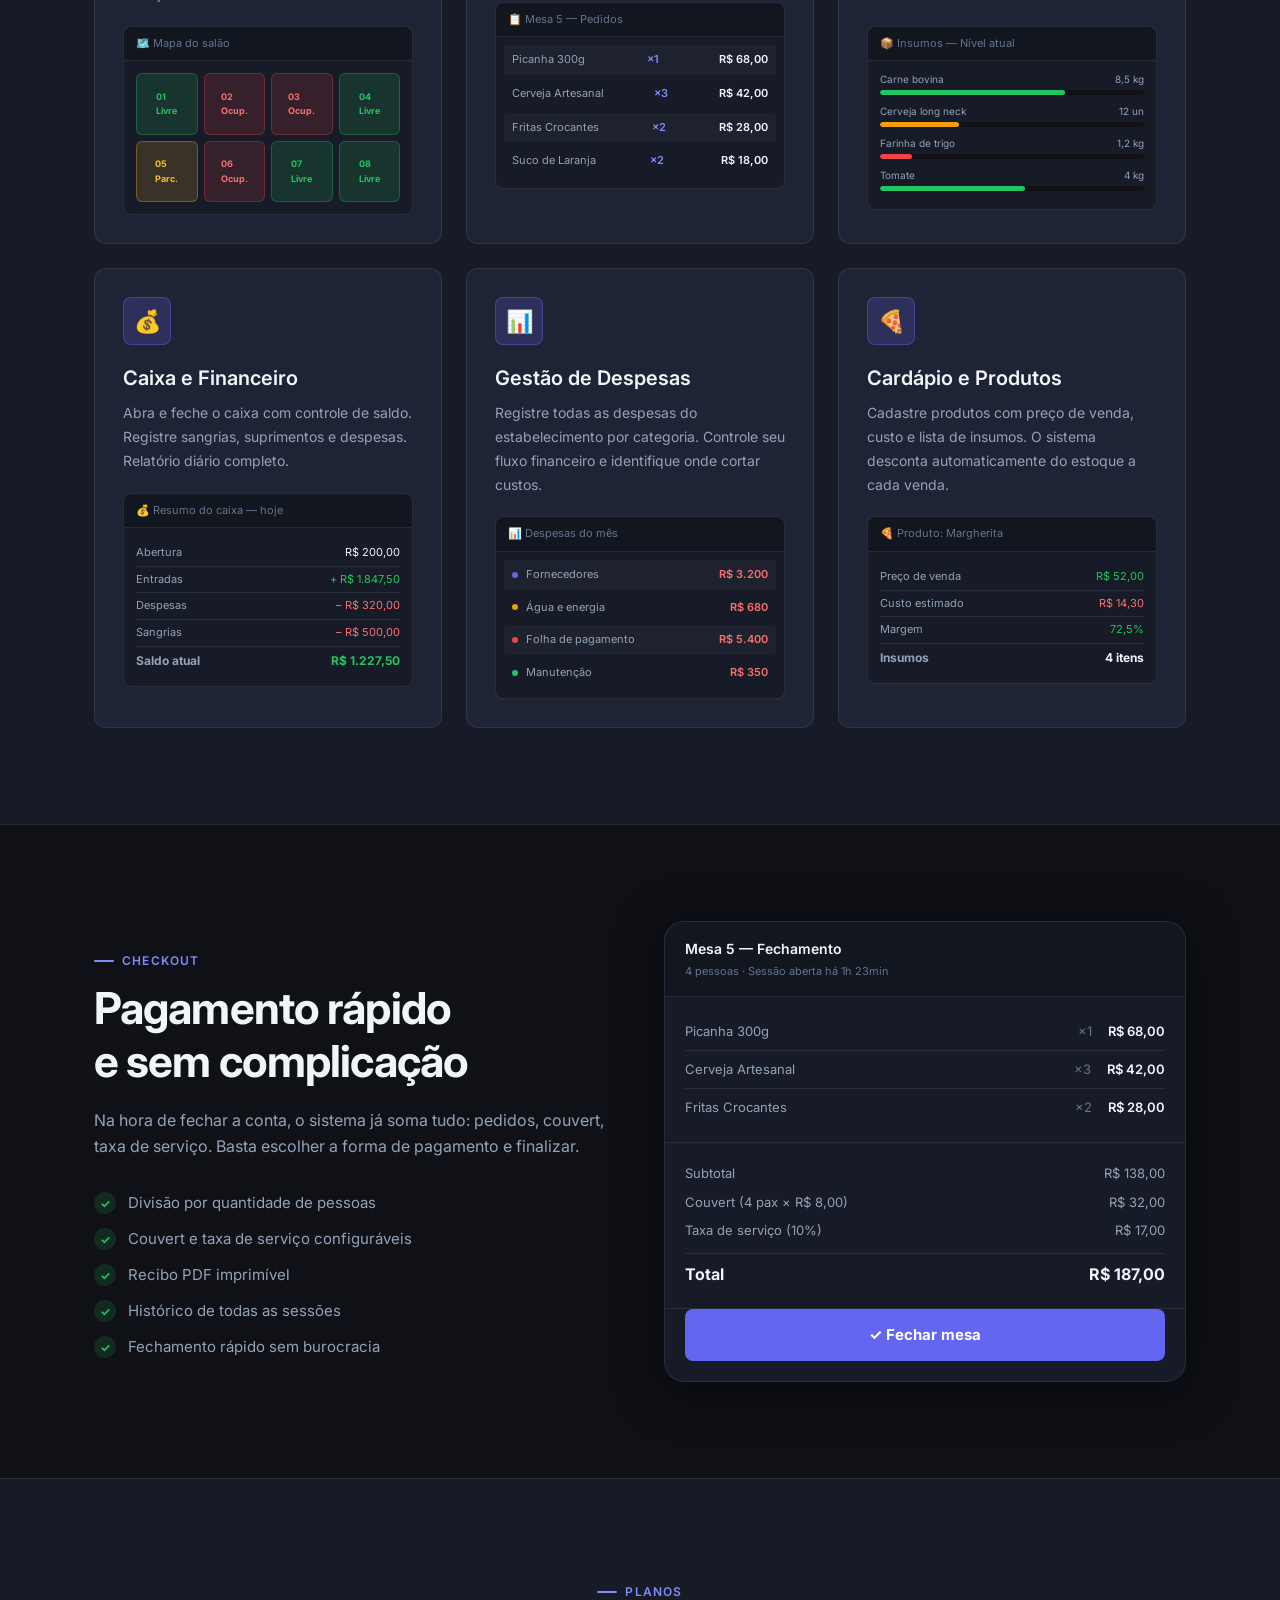
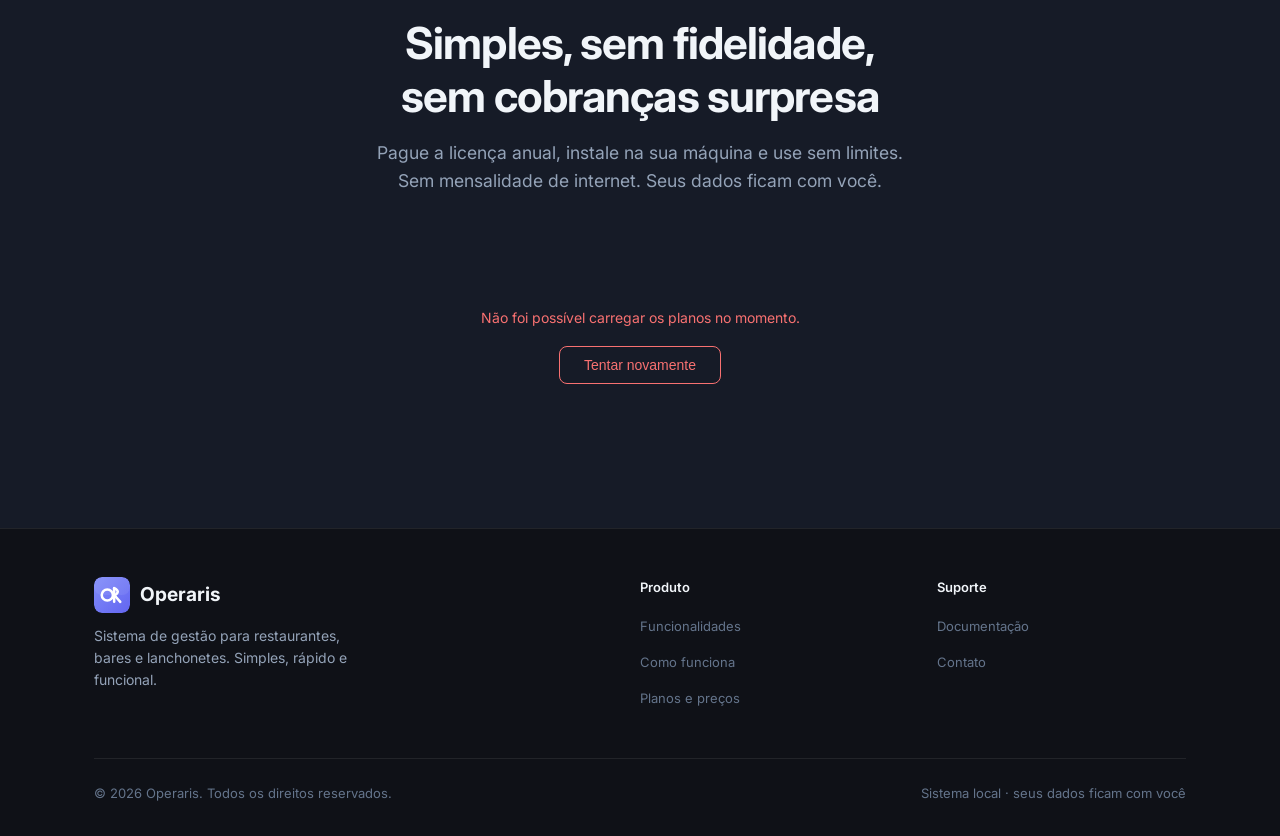
==== commit 422794f1: "Nova versão" ====
--- a/cadastro.html
+++ b/cadastro.html
@@ -3,6 +3,7 @@
 <head>
   <meta charset="UTF-8" />
   <link rel="icon" type="image/svg+xml" href="assets/icon.svg" />
+  <link rel="icon" type="image/png" sizes="32x32" href="assets/favicon-32.png" />
   <meta name="viewport" content="width=device-width, initial-scale=1.0" />
   <title>Cadastro — Operaris ERP</title>
   <meta name="description" content="Cadastre seu estabelecimento e comece a usar o Operaris ERP." />
@@ -30,11 +31,6 @@
       <div class="form-wrapper">
 
         <div class="form-card fade-in">
-          <div class="form-header">
-            <div class="eyebrow">Cadastro</div>
-            <h1>Criar sua conta</h1>
-            <p>Preencha os dados do seu estabelecimento para continuar para o pagamento.</p>
-          </div>
 
           <!-- Plan summary -->
           <div class="plan-summary">
@@ -45,94 +41,137 @@
             <div class="plan-summary-price" id="plan-price">—</div>
           </div>
 
+          <!-- Step indicator -->
+          <div class="steps-indicator">
+            <div class="reg-step active" id="si-1">
+              <div class="step-node">1</div>
+              <span class="step-label">Estabelecimento</span>
+            </div>
+            <div class="step-line" id="line-12"></div>
+            <div class="reg-step" id="si-2">
+              <div class="step-node">2</div>
+              <span class="step-label">Seu cadastro</span>
+            </div>
+            <div class="step-line" id="line-23"></div>
+            <div class="reg-step" id="si-3">
+              <div class="step-node">3</div>
+              <span class="step-label">Pagamento</span>
+            </div>
+          </div>
+
           <!-- Global error -->
-          <div id="form-global-error" class="form-error" style="display:none;margin-bottom:16px;font-size:14px;padding:12px 16px;background:rgba(239,68,68,0.1);border:1px solid rgba(239,68,68,0.3);border-radius:8px;"></div>
+          <div id="form-global-error" class="form-error form-global-error" style="display:none;"></div>
 
-          <form id="register-form" novalidate>
-            <!-- Establishment name -->
-            <div class="form-group">
-              <label for="name">Nome do estabelecimento *</label>
-              <input
-                type="text"
-                id="name"
-                name="name"
-                class="form-input"
-                placeholder="Ex: Restaurante do João"
-                autocomplete="organization"
-                required
-              />
-              <div id="err-name" class="form-error" style="display:none;"></div>
+          <!-- PASSO 1: Estabelecimento -->
+          <div class="step-body" id="step-1">
+            <div class="form-header">
+              <div class="eyebrow">Passo 1 de 2</div>
+              <h1>Dados do estabelecimento</h1>
+              <p>Informe os dados do seu negócio para gerar a licença.</p>
             </div>
 
-            <!-- Email -->
             <div class="form-group">
-              <label for="email">E-mail de contato *</label>
-              <input
-                type="email"
-                id="email"
-                name="email"
-                class="form-input"
-                placeholder="contato@seurestaurante.com.br"
-                autocomplete="email"
-                required
-              />
-              <div id="err-email" class="form-error" style="display:none;"></div>
+              <label for="bizName">Nome do estabelecimento *</label>
+              <input type="text" id="bizName" class="form-input"
+                placeholder="Ex: Restaurante do João"
+                autocomplete="organization" />
+              <div id="err-bizName" class="form-error" style="display:none;"></div>
             </div>
 
-            <!-- Phone + Document -->
             <div class="form-row">
               <div class="form-group">
                 <label for="phone">Telefone / WhatsApp *</label>
-                <input
-                  type="tel"
-                  id="phone"
-                  name="phone"
-                  class="form-input"
+                <input type="tel" id="phone" class="form-input"
                   placeholder="(11) 98765-4321"
-                  autocomplete="tel"
-                  required
-                />
+                  autocomplete="tel" />
                 <div id="err-phone" class="form-error" style="display:none;"></div>
               </div>
               <div class="form-group">
-                <label for="document">CPF ou CNPJ</label>
-                <input
-                  type="text"
-                  id="document"
-                  name="document"
-                  class="form-input"
+                <label for="document">CPF ou CNPJ *</label>
+                <input type="text" id="document" class="form-input"
                   placeholder="000.000.000-00"
-                  inputmode="numeric"
-                />
+                  inputmode="numeric" />
                 <div id="err-document" class="form-error" style="display:none;"></div>
               </div>
             </div>
 
-            <!-- Address -->
             <div class="form-group">
               <label for="address">Endereço</label>
-              <input
-                type="text"
-                id="address"
-                name="address"
-                class="form-input"
+              <input type="text" id="address" class="form-input"
                 placeholder="Rua, número, bairro, cidade/UF"
-                autocomplete="street-address"
-              />
-              <div id="err-address" class="form-error" style="display:none;"></div>
+                autocomplete="street-address" />
             </div>
 
-            <button type="submit" id="submit-btn" class="form-submit">
-              Continuar para pagamento →
+            <button type="button" id="btn-next" class="form-submit">
+              Próximo →
             </button>
+          </div>
+
+          <!-- PASSO 2: Dados do usuário -->
+          <div class="step-body" id="step-2" style="display:none;">
+            <div class="form-header">
+              <div class="eyebrow">Passo 2 de 2</div>
+              <h1>Seus dados de acesso</h1>
+              <p>Crie sua conta para acessar o painel e gerenciar sua licença.</p>
+            </div>
+
+            <div class="form-group">
+              <label for="userName">Seu nome completo *</label>
+              <input type="text" id="userName" class="form-input"
+                placeholder="Ex: João da Silva"
+                autocomplete="name" />
+              <div id="err-userName" class="form-error" style="display:none;"></div>
+            </div>
+
+            <div class="form-group">
+              <label for="email">E-mail *</label>
+              <input type="email" id="email" class="form-input"
+                placeholder="contato@seurestaurante.com.br"
+                autocomplete="email" />
+              <div id="err-email" class="form-error" style="display:none;"></div>
+            </div>
+
+            <div class="form-row">
+              <div class="form-group">
+                <label for="password">Senha *</label>
+                <div class="input-password-wrap">
+                  <input type="password" id="password" class="form-input"
+                    placeholder="Mínimo 8 caracteres"
+                    autocomplete="new-password" />
+                  <button type="button" class="btn-eye" id="toggle-password" aria-label="Mostrar senha">
+                    <svg width="18" height="18" viewBox="0 0 24 24" fill="none" stroke="currentColor" stroke-width="2" stroke-linecap="round" stroke-linejoin="round"><path d="M1 12s4-8 11-8 11 8 11 8-4 8-11 8-11-8-11-8z"/><circle cx="12" cy="12" r="3"/></svg>
+                  </button>
+                </div>
+                <div id="err-password" class="form-error" style="display:none;"></div>
+              </div>
+              <div class="form-group">
+                <label for="confirmPassword">Confirmar senha *</label>
+                <div class="input-password-wrap">
+                  <input type="password" id="confirmPassword" class="form-input"
+                    placeholder="Repita a senha"
+                    autocomplete="new-password" />
+                  <button type="button" class="btn-eye" id="toggle-confirm" aria-label="Mostrar senha">
+                    <svg width="18" height="18" viewBox="0 0 24 24" fill="none" stroke="currentColor" stroke-width="2" stroke-linecap="round" stroke-linejoin="round"><path d="M1 12s4-8 11-8 11 8 11 8-4 8-11 8-11-8-11-8z"/><circle cx="12" cy="12" r="3"/></svg>
+                  </button>
+                </div>
+                <div id="err-confirmPassword" class="form-error" style="display:none;"></div>
+              </div>
+            </div>
+
+            <div class="step-nav">
+              <button type="button" id="btn-back" class="btn btn-outline btn-lg">← Voltar</button>
+              <button type="button" id="submit-btn" class="form-submit step-nav-submit">
+                Continuar para pagamento →
+              </button>
+            </div>
 
             <p class="form-note">
               Ao continuar, você será redirecionado ao ambiente seguro de pagamento da Asaas.<br/>
               Aceitamos Pix, boleto e cartão de crédito.
             </p>
-          </form>
+          </div>
+
         </div>
-
       </div>
     </div>
   </div>
--- a/css/style.css
+++ b/css/style.css
@@ -854,6 +854,26 @@
   font-size: 14px;
 }
 
+.plans-error p { margin-bottom: 16px; }
+
+.btn-retry {
+  display: inline-block;
+  padding: 10px 24px;
+  border-radius: 8px;
+  border: 1px solid #f87171;
+  background: transparent;
+  color: #f87171;
+  font-size: 14px;
+  font-weight: 500;
+  cursor: pointer;
+  transition: background 0.2s, color 0.2s;
+}
+
+.btn-retry:hover {
+  background: #f87171;
+  color: #fff;
+}
+
 /* ===== FOOTER ===== */
 .footer {
   background: var(--bg-primary);
@@ -889,10 +909,65 @@
   color: var(--text-muted);
 }
 
+/* ===== HAMBURGER ===== */
+.hamburger {
+  display: none;
+  flex-direction: column;
+  justify-content: space-between;
+  width: 24px;
+  height: 18px;
+  background: none;
+  border: none;
+  cursor: pointer;
+  padding: 0;
+  flex-shrink: 0;
+}
+.hamburger span {
+  display: block;
+  width: 100%;
+  height: 2px;
+  background: var(--text-primary);
+  border-radius: 2px;
+  transition: transform 0.25s, opacity 0.25s;
+}
+.hamburger.active span:nth-child(1) { transform: translateY(8px) rotate(45deg); }
+.hamburger.active span:nth-child(2) { opacity: 0; }
+.hamburger.active span:nth-child(3) { transform: translateY(-8px) rotate(-45deg); }
+
+.nav-cta-mobile { display: none; }
+
 /* ===== RESPONSIVE ===== */
 @media (max-width: 768px) {
   section { padding: 64px 0; }
-  .nav-links { display: none; }
+
+  .hamburger { display: flex; }
+  .nav-cta-desktop { display: none; }
+  .nav-cta-mobile { display: block; }
+
+  .nav-links {
+    display: none;
+    flex-direction: column;
+    position: absolute;
+    top: 100%;
+    left: 0;
+    right: 0;
+    background: var(--bg-secondary);
+    border-bottom: 1px solid var(--border);
+    padding: 16px 24px 24px;
+    gap: 4px;
+  }
+  .nav-links.open { display: flex; }
+  .nav-links li { list-style: none; }
+  .nav-links a {
+    display: block;
+    padding: 10px 0;
+    font-size: 15px;
+    color: var(--text-secondary);
+    border-bottom: 1px solid var(--border);
+  }
+  .nav-links li:last-child a { border-bottom: none; }
+  .nav-cta-mobile .btn { width: 100%; margin-top: 8px; justify-content: center; }
+
   .hero-cta { flex-direction: column; }
   .hero-stats { gap: 24px; }
   .features-grid { grid-template-columns: 1fr; }
@@ -910,6 +985,110 @@
 .fade-in-d2 { animation-delay: 0.2s; }
 .fade-in-d3 { animation-delay: 0.3s; }
 .fade-in-d4 { animation-delay: 0.4s; }
+
+/* ===== STEP INDICATOR ===== */
+.steps-indicator {
+  display: flex;
+  align-items: flex-start;
+  margin-bottom: 32px;
+}
+
+.reg-step {
+  display: flex;
+  flex-direction: column;
+  align-items: center;
+  gap: 6px;
+  flex-shrink: 0;
+}
+
+.step-node {
+  width: 32px;
+  height: 32px;
+  border-radius: 50%;
+  background: var(--bg-primary);
+  border: 2px solid var(--border);
+  color: var(--text-muted);
+  font-size: 13px;
+  font-weight: 700;
+  display: flex;
+  align-items: center;
+  justify-content: center;
+  transition: background 0.3s, border-color 0.3s, box-shadow 0.3s, color 0.3s;
+}
+
+.reg-step .step-label {
+  font-size: 11px;
+  color: var(--text-muted);
+  font-weight: 500;
+  text-align: center;
+  white-space: nowrap;
+}
+
+.reg-step.active .step-node {
+  background: var(--accent);
+  border-color: var(--accent);
+  color: #fff;
+  box-shadow: 0 0 0 4px var(--accent-glow);
+}
+.reg-step.active .step-label { color: var(--accent-light); }
+
+.reg-step.done .step-node {
+  background: var(--green);
+  border-color: var(--green);
+  color: #fff;
+}
+.reg-step.done .step-label { color: var(--green); }
+
+.step-line {
+  flex: 1;
+  height: 2px;
+  background: var(--border);
+  margin-top: 15px;
+  transition: background 0.3s;
+}
+.step-line.done { background: var(--green); }
+
+/* ===== STEP NAVIGATION ===== */
+.step-nav {
+  display: flex;
+  gap: 12px;
+  margin-top: 8px;
+}
+.step-nav-submit { flex: 1; margin-top: 0; }
+
+/* ===== PASSWORD FIELD ===== */
+.input-password-wrap {
+  position: relative;
+}
+.input-password-wrap .form-input {
+  padding-right: 44px;
+}
+.btn-eye {
+  position: absolute;
+  right: 12px;
+  top: 50%;
+  transform: translateY(-50%);
+  background: none;
+  border: none;
+  cursor: pointer;
+  color: var(--text-muted);
+  padding: 4px;
+  display: flex;
+  align-items: center;
+  transition: color 0.2s;
+}
+.btn-eye:hover { color: var(--text-secondary); }
+.btn-eye.active { color: var(--accent-light); }
+
+/* ===== GLOBAL FORM ERROR ===== */
+.form-global-error {
+  margin-bottom: 16px;
+  font-size: 14px;
+  padding: 12px 16px;
+  background: rgba(239,68,68,0.1);
+  border: 1px solid rgba(239,68,68,0.3);
+  border-radius: 8px;
+}
 
 /* ===== FORM PAGE (cadastro.html) ===== */
 .form-page {
